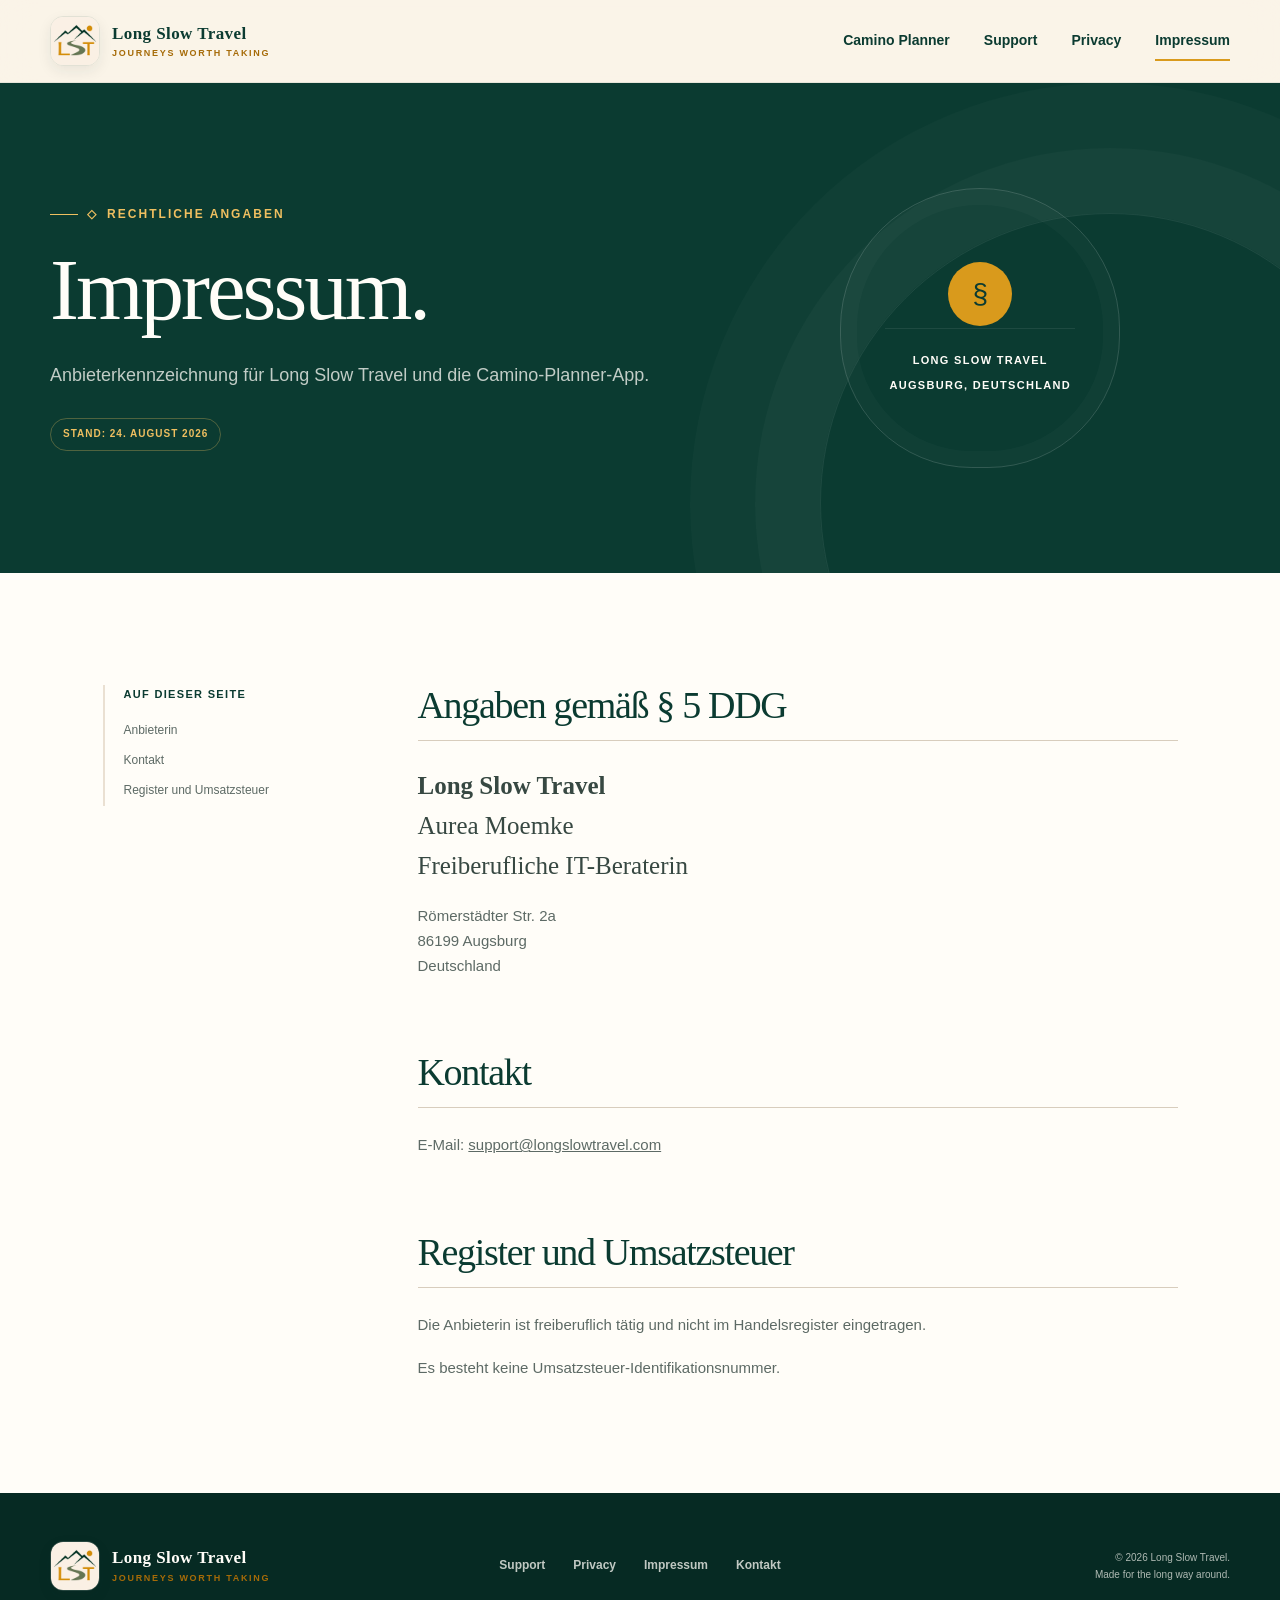
==== imprint/index.html @ 8be6348b "Add production legal and contact pages" ====
<!doctype html>
<html lang="de">
<head>
  <meta charset="utf-8">
  <meta name="viewport" content="width=device-width, initial-scale=1">
  <meta name="theme-color" content="#0B3B31">
  <meta name="description" content="Impressum und Anbieterkennzeichnung für Long Slow Travel und Camino Planner.">
  <title>Impressum — Long Slow Travel</title>
  <link rel="icon" href="../assets/long-slow-travel-mark.png">
  <link rel="stylesheet" href="../styles.css">
  <script src="../script.js" defer></script>
</head>
<body>
  <a class="skip-link" href="#main-content">Zum Inhalt springen</a>
  <header class="site-header">
    <div class="shell header-inner">
      <a class="brand" href="../" aria-label="Long Slow Travel Startseite"><img src="../assets/long-slow-travel-mark.png" alt="" width="52" height="52"><span class="brand-copy"><strong>Long Slow Travel</strong><span>Journeys worth taking</span></span></a>
      <button class="nav-toggle" type="button" aria-expanded="false" aria-controls="primary-nav"><span class="sr-only">Navigation öffnen</span><span></span><span></span><span></span></button>
      <nav id="primary-nav" class="primary-nav" aria-label="Hauptnavigation"><a href="../">Camino Planner</a><a href="../support/">Support</a><a href="../privacy/">Privacy</a><a href="./" aria-current="page">Impressum</a></nav>
    </div>
  </header>

  <main id="main-content">
    <section class="page-hero privacy-hero">
      <div class="shell page-hero-grid">
        <div><div class="eyebrow light"><span aria-hidden="true">◇</span> Rechtliche Angaben</div><h1>Impressum.</h1><p>Anbieterkennzeichnung für Long Slow Travel und die Camino-Planner-App.</p><span class="policy-date">Stand: 24. August 2026</span></div>
        <div class="privacy-crest" aria-hidden="true"><span>§</span><i></i><b>Long Slow Travel</b><b>Augsburg, Deutschland</b></div>
      </div>
    </section>

    <section class="section policy-section">
      <div class="shell policy-layout">
        <aside class="policy-nav" aria-label="Inhalt des Impressums">
          <strong>Auf dieser Seite</strong>
          <a href="#anbieter">Anbieterin</a><a href="#kontakt">Kontakt</a><a href="#register">Register und Umsatzsteuer</a>
        </aside>

        <article class="policy-content">
          <section id="anbieter">
            <h2>Angaben gemäß § 5 DDG</h2>
            <p class="policy-lede"><strong>Long Slow Travel</strong><br>Aurea Moemke<br>Freiberufliche IT-Beraterin</p>
            <p>Römerstädter Str. 2a<br>86199 Augsburg<br>Deutschland</p>
          </section>

          <section id="kontakt">
            <h2>Kontakt</h2>
            <p>E-Mail: <a href="mailto:support@longslowtravel.com">support@longslowtravel.com</a></p>
          </section>

          <section id="register">
            <h2>Register und Umsatzsteuer</h2>
            <p>Die Anbieterin ist freiberuflich tätig und nicht im Handelsregister eingetragen.</p>
            <p>Es besteht keine Umsatzsteuer-Identifikationsnummer.</p>
          </section>
        </article>
      </div>
    </section>
  </main>

  <footer class="site-footer">
    <div class="shell footer-grid">
      <a class="brand footer-brand" href="../" aria-label="Long Slow Travel Startseite"><img src="../assets/long-slow-travel-mark.png" alt="" width="48" height="48"><span class="brand-copy"><strong>Long Slow Travel</strong><span>Journeys worth taking</span></span></a>
      <nav aria-label="Seitennavigation"><a href="../support/">Support</a><a href="../privacy/">Privacy</a><a href="./">Impressum</a><a href="mailto:support@longslowtravel.com">Kontakt</a></nav>
      <p>© <span data-current-year>2026</span> Long Slow Travel.<br>Made for the long way around.</p>
    </div>
  </footer>
</body>
</html>
---- styles.css ----
:root {
  --pine: #0b3b31;
  --pine-deep: #062a23;
  --sage: #647a59;
  --sage-light: #9bac90;
  --gold: #d99a1c;
  --ochre: #a66b08;
  --sea: #236b74;
  --terracotta: #c65a24;
  --sand: #faf4e8;
  --sand-deep: #f1e6d5;
  --stone: #eae0d2;
  --cream: #fffdf8;
  --charcoal: #172421;
  --text: #374842;
  --muted: #5d6a65;
  --border: #d8cdbd;
  --shadow: 0 24px 70px rgba(23, 36, 33, .13);
  --shadow-small: 0 12px 32px rgba(23, 36, 33, .1);
  --serif: Georgia, 'Times New Roman', serif;
  --sans: -apple-system, BlinkMacSystemFont, 'Segoe UI', sans-serif;
  --shell: 1180px;
}

*, *::before, *::after { box-sizing: border-box; }

html { scroll-behavior: smooth; }

body {
  margin: 0;
  color: var(--text);
  background: var(--sand);
  font-family: var(--sans);
  font-size: 16px;
  line-height: 1.65;
  -webkit-font-smoothing: antialiased;
}

img, svg { display: block; max-width: 100%; }
a { color: inherit; }
button, input { font: inherit; }

.shell { width: min(calc(100% - 40px), var(--shell)); margin-inline: auto; }
.section { padding: 112px 0; }
.sr-only { position: absolute; width: 1px; height: 1px; padding: 0; margin: -1px; overflow: hidden; clip: rect(0, 0, 0, 0); white-space: nowrap; border: 0; }
.skip-link { position: fixed; z-index: 999; top: 12px; left: 12px; transform: translateY(-160%); padding: 10px 16px; color: white; background: var(--pine); border-radius: 8px; font-weight: 700; }
.skip-link:focus { transform: translateY(0); }

.site-header {
  position: sticky;
  z-index: 100;
  top: 0;
  background: rgba(250, 244, 232, .92);
  border-bottom: 1px solid rgba(11, 59, 49, .08);
  backdrop-filter: blur(16px);
}

.header-inner { min-height: 82px; display: flex; align-items: center; justify-content: space-between; gap: 28px; }
.brand { display: inline-flex; align-items: center; gap: 12px; color: var(--pine); text-decoration: none; }
.brand img { width: 50px; height: 50px; object-fit: cover; border: 1px solid rgba(11, 59, 49, .1); border-radius: 13px; box-shadow: 0 5px 14px rgba(23, 36, 33, .08); }
.brand-copy { display: grid; line-height: 1.15; }
.brand-copy strong { font-family: var(--serif); font-size: 17px; letter-spacing: .025em; }
.brand-copy span { margin-top: 5px; color: var(--ochre); font-size: 9px; font-weight: 800; letter-spacing: .19em; text-transform: uppercase; }

.primary-nav { display: flex; align-items: center; gap: 34px; }
.primary-nav a { position: relative; color: var(--pine); text-decoration: none; font-size: 14px; font-weight: 700; }
.primary-nav a::after { position: absolute; right: 0; bottom: -8px; left: 0; height: 2px; content: ''; background: var(--gold); transform: scaleX(0); transition: transform .2s ease; transform-origin: right; }
.primary-nav a:hover::after, .primary-nav a:focus-visible::after, .primary-nav a[aria-current='page']::after { transform: scaleX(1); transform-origin: left; }
.nav-toggle { display: none; width: 44px; height: 44px; padding: 10px; background: none; border: 0; border-radius: 10px; cursor: pointer; }
.nav-toggle span:not(.sr-only) { display: block; width: 23px; height: 2px; margin: 5px auto; background: var(--pine); border-radius: 9px; }

.eyebrow { display: flex; align-items: center; gap: 9px; margin-bottom: 18px; color: var(--ochre); font-size: 12px; font-weight: 800; letter-spacing: .17em; text-transform: uppercase; }
.eyebrow::before { width: 28px; height: 1px; content: ''; background: currentColor; }
.eyebrow.light { color: #efbf60; }
.shell-symbol { width: 23px; height: 23px; display: inline-grid; place-items: center; color: var(--cream); background: var(--gold); border-radius: 50%; font-size: 13px; }

h1, h2, h3 { margin: 0; color: var(--pine); line-height: 1.08; }
h1, h2 { font-family: var(--serif); font-weight: 500; letter-spacing: -.035em; }
h1 { font-size: clamp(52px, 6.8vw, 90px); }
h2 { font-size: clamp(42px, 5vw, 64px); }
h3 { font-size: 23px; }
h1 em, h2 em { color: var(--gold); font-weight: inherit; }
p { margin: 0; }

.button { min-height: 52px; display: inline-flex; align-items: center; justify-content: center; gap: 14px; padding: 13px 21px; border: 1px solid transparent; border-radius: 13px; text-decoration: none; font-size: 14px; font-weight: 800; transition: transform .2s ease, box-shadow .2s ease, background .2s ease; }
.button:hover { transform: translateY(-2px); }
.button:focus-visible, a:focus-visible, button:focus-visible, summary:focus-visible { outline: 3px solid rgba(217, 154, 28, .55); outline-offset: 3px; }
.button-primary { color: white; background: var(--pine); box-shadow: 0 10px 24px rgba(11, 59, 49, .18); }
.button-primary:hover { background: var(--pine-deep); box-shadow: 0 14px 28px rgba(11, 59, 49, .25); }
.button-secondary { color: var(--pine); background: rgba(255, 253, 248, .68); border-color: rgba(11, 59, 49, .45); }
.button-secondary:hover { background: var(--cream); }
.button-cream { color: var(--pine); background: var(--cream); }

.hero { position: relative; min-height: 800px; overflow: hidden; background: radial-gradient(circle at 76% 17%, rgba(217, 154, 28, .13), transparent 24%), linear-gradient(135deg, var(--sand), #fbf6ed 60%, #f4eadb); }
.hero::before { position: absolute; right: -6%; bottom: -150px; width: 58vw; height: 440px; content: ''; border: 1px solid rgba(100, 122, 89, .14); border-radius: 50%; transform: rotate(-8deg); box-shadow: 0 0 0 70px rgba(100, 122, 89, .035), 0 0 0 140px rgba(100, 122, 89, .025); }
.hero-grid { min-height: 800px; display: grid; grid-template-columns: .96fr 1.04fr; align-items: center; gap: 62px; padding-top: 54px; padding-bottom: 62px; }
.hero-copy { position: relative; z-index: 3; padding-bottom: 10px; }
.hero-copy h1 { max-width: 650px; }
.hero-lede { max-width: 595px; margin-top: 28px; color: var(--text); font-size: 19px; line-height: 1.65; }
.hero-actions { display: flex; flex-wrap: wrap; gap: 12px; margin-top: 34px; }
.trust-list { display: flex; flex-wrap: wrap; gap: 12px 25px; margin: 26px 0 0; padding: 0; list-style: none; color: var(--muted); font-size: 12px; font-weight: 650; }
.trust-list span { color: var(--ochre); }

.hero-art { position: relative; min-height: 650px; display: grid; place-items: center; }
.hero-sun { position: absolute; top: 36px; right: 20px; width: 126px; height: 126px; background: var(--gold); border-radius: 50%; box-shadow: 0 0 80px rgba(217, 154, 28, .25); }
.contour { position: absolute; width: 490px; height: 270px; border: 1px solid rgba(11, 59, 49, .11); border-radius: 50%; transform: rotate(-24deg); }
.contour-one { top: 75px; right: -80px; box-shadow: 0 0 0 45px rgba(11, 59, 49, .025), 0 0 0 90px rgba(11, 59, 49, .02); }
.contour-two { bottom: 40px; left: -30px; transform: rotate(24deg) scale(.7); }
.journeys-capture { position: relative; z-index: 2; width: min(100%, 330px); margin: 0; filter: drop-shadow(0 40px 42px rgba(23, 36, 33, .24)); }
.journeys-capture img { width: 100%; height: auto; border-radius: 48px; }
.journeys-capture figcaption { position: absolute; width: 1px; height: 1px; padding: 0; margin: -1px; overflow: hidden; clip: rect(0, 0, 0, 0); white-space: nowrap; border: 0; }

.phone-bar { height: 36px; display: flex; align-items: center; justify-content: space-between; padding: 0 21px; color: var(--pine); font-size: 9px; font-weight: 800; }
.app-screen { font-family: var(--sans); }
.ios-navigation { height: 28px; display: grid; grid-template-columns: 1fr auto 1fr; align-items: center; padding: 0 15px; color: var(--pine); background: var(--sand); border-bottom: 1px solid rgba(11, 59, 49, .06); }
.ios-navigation strong { font-size: 10px; }
.ios-navigation > span:last-child { justify-self: end; }
.app-status-row { display: flex; flex-wrap: wrap; gap: 6px; margin-top: 10px; }
.app-chip { min-height: 25px; display: inline-flex; align-items: center; gap: 5px; padding: 4px 8px; border: 1px solid currentColor; border-radius: 99px; font-size: 7px; font-weight: 750; }
.app-chip b { font-size: 8px; }
.app-chip.success { color: var(--success, #28734b); background: rgba(40, 115, 75, .09); border-color: rgba(40, 115, 75, .16); }
.app-chip.ochre { color: var(--ochre); background: rgba(166, 107, 8, .08); border-color: rgba(166, 107, 8, .14); }
.app-chip.sage { color: var(--sage); background: rgba(100, 122, 89, .09); border-color: rgba(100, 122, 89, .15); }
.app-list-header { display: flex; align-items: center; gap: 7px; margin-top: 20px; color: var(--pine); font-size: 6px; font-weight: 850; letter-spacing: .12em; }
.app-list-header > span { color: var(--sage); font-size: 8px; }
.app-list-header i { height: 1px; flex: 1; background: var(--border); }
.app-tab-bar { position: absolute; z-index: 6; right: 0; bottom: 0; left: 0; height: 57px; display: grid; grid-template-columns: repeat(4, 1fr); align-items: center; padding: 5px 8px 8px; background: rgba(255, 253, 248, .96); border-top: 1px solid rgba(11, 59, 49, .1); }
.app-tab-bar span { display: grid; justify-items: center; gap: 2px; color: var(--muted); font-size: 5px; font-weight: 650; }
.app-tab-bar b { font-size: 16px; line-height: 1; }
.app-tab-bar .active { color: var(--pine); }

.section-intro { background: var(--cream); }
.section-heading { max-width: 760px; }
.section-heading.centered { margin: 0 auto; text-align: center; }
.section-heading.centered .eyebrow { justify-content: center; }
.section-heading.centered p { max-width: 680px; margin: 25px auto 0; color: var(--muted); font-size: 18px; }
.feature-grid { display: grid; grid-template-columns: 1.18fr 1fr 1fr; gap: 18px; margin-top: 58px; }
.feature-card { min-height: 430px; position: relative; overflow: hidden; padding: 34px; background: var(--sand); border: 1px solid rgba(11, 59, 49, .12); border-radius: 24px; box-shadow: 0 12px 35px rgba(23, 36, 33, .06); }
.feature-card.featured { background: var(--pine); border-color: var(--pine); }
.feature-icon { width: 48px; height: 48px; display: grid; place-items: center; margin-bottom: 44px; color: white; background: var(--sage); border-radius: 14px; font-size: 22px; }
.feature-icon.sea { background: var(--sea); }
.feature-icon.gold { background: var(--gold); }
.card-kicker { margin-bottom: 8px; color: var(--ochre); font-size: 10px; font-weight: 850; letter-spacing: .16em; text-transform: uppercase; }
.feature-card h3 { max-width: 280px; font-family: var(--serif); font-size: 29px; }
.feature-card > p:not(.card-kicker) { margin-top: 15px; color: var(--muted); font-size: 15px; }
.feature-card.featured .card-kicker { color: #efbf60; }
.feature-card.featured h3, .feature-card.featured > p { color: var(--cream); }
.mini-stage-list { position: absolute; right: 28px; bottom: 26px; left: 28px; overflow: hidden; background: rgba(255, 253, 248, .08); border: 1px solid rgba(255, 255, 255, .13); border-radius: 13px; }
.mini-stage-list div { display: flex; align-items: center; gap: 9px; padding: 9px 11px; color: rgba(255, 253, 248, .88); border-bottom: 1px solid rgba(255, 255, 255, .1); font-size: 9px; }
.mini-stage-list div:last-child { border: 0; }
.mini-stage-list span { width: 24px; height: 24px; flex: 0 0 auto; display: grid; place-items: center; color: #efbf60; background: rgba(217, 154, 28, .12); border-radius: 50%; font-weight: 800; }
.mini-stage-list strong { display: grid; font-size: 9px; line-height: 1.25; }
.mini-stage-list strong small { color: rgba(255, 253, 248, .6); font-size: 7px; font-weight: 500; }
.mini-stage-list i { height: 1px; flex: 1; border-top: 1px dotted rgba(255, 255, 255, .23); }
.mini-stage-list b { font-weight: 700; }
.profile-art { position: absolute; right: 30px; bottom: 32px; left: 30px; height: 95px; display: flex; align-items: end; gap: 5px; border-bottom: 1px solid var(--border); }
.profile-art span { flex: 1; background: linear-gradient(var(--sage), rgba(100, 122, 89, .18)); clip-path: polygon(0 100%, 0 72%, 22% 50%, 44% 66%, 70% 15%, 100% 55%, 100% 100%); }
.profile-art span:nth-child(2) { height: 78%; opacity: .8; }
.profile-art span:nth-child(3) { height: 50%; opacity: .6; }
.profile-art span:nth-child(4) { height: 92%; opacity: .8; }
.profile-art span:nth-child(5) { height: 64%; opacity: .55; }
.offline-chip { position: absolute; right: 30px; bottom: 40px; left: 30px; display: flex; align-items: center; gap: 10px; padding: 14px; color: var(--pine); background: var(--cream); border: 1px solid var(--border); border-radius: 12px; box-shadow: var(--shadow-small); font-size: 12px; font-weight: 800; }
.offline-chip span { width: 25px; height: 25px; display: grid; place-items: center; color: white; background: var(--pine); border-radius: 50%; }

.route-section { color: rgba(255, 253, 248, .82); background: var(--pine); }
.route-grid { display: grid; grid-template-columns: .88fr 1.12fr; align-items: center; gap: 85px; }
.route-copy h2 { color: var(--cream); }
.route-copy > p { max-width: 520px; margin-top: 24px; color: rgba(255, 253, 248, .7); font-size: 17px; }
.route-benefits { display: grid; gap: 0; margin: 37px 0 0; padding: 0; list-style: none; }
.route-benefits li { display: grid; grid-template-columns: 45px 1fr; gap: 15px; padding: 19px 0; border-top: 1px solid rgba(255, 255, 255, .13); }
.route-benefits li > span { color: #efbf60; font-family: var(--serif); font-size: 19px; }
.route-benefits strong { color: var(--cream); }
.route-benefits p { margin-top: 3px; color: rgba(255, 253, 248, .57); font-size: 13px; }
.route-window { position: relative; width: min(100%, 440px); height: 720px; justify-self: center; overflow: hidden; color: var(--text); background: var(--sand); border: 7px solid #18342f; border-radius: 38px; box-shadow: 0 38px 70px rgba(0, 0, 0, .24); transform: rotate(1deg); }
.route-window::before { position: absolute; z-index: 8; top: 8px; left: 50%; width: 88px; height: 20px; content: ''; background: #18342f; border-radius: 0 0 14px 14px; transform: translateX(-50%); }
.detail-navigation { height: 38px; font-size: 9px; }
.detail-navigation > span:first-child { color: var(--pine); font-weight: 700; }
.detail-navigation strong { font-size: 12px; }
.day-app-scroll { height: 582px; padding: 18px; overflow: hidden; }
.app-day-header { display: flex; align-items: flex-start; gap: 13px; }
.app-day-header > span:last-child { display: grid; line-height: 1.2; }
.app-day-header strong { color: var(--pine); font-family: var(--serif); font-size: 28px; }
.app-day-header small { margin-top: 5px; color: var(--text); font-size: 12px; }
.app-day-badge { width: 47px; height: 47px; flex: 0 0 auto; display: grid; place-items: center; color: var(--ochre); background: rgba(166, 107, 8, .15); border-radius: 50%; font-size: 13px; font-weight: 850; }
.day-status-row { margin: 13px 0 0 60px; }
.app-segmented { display: grid; grid-template-columns: repeat(3, 1fr); gap: 2px; margin-top: 18px; padding: 2px; color: var(--pine); background: rgba(120, 120, 128, .12); border-radius: 7px; font-size: 8px; font-weight: 650; text-align: center; }
.app-segmented span { padding: 6px; border-radius: 5px; }
.app-segmented .active { background: var(--cream); box-shadow: 0 1px 4px rgba(23, 36, 33, .14); }
.app-map-card { margin-top: 9px; padding: 14px; background: var(--cream); border: 1px solid var(--border); border-radius: 16px; box-shadow: 0 7px 17px rgba(23, 36, 33, .1); }
.app-map-card-heading { display: grid; line-height: 1.3; }
.app-map-card-heading strong { color: var(--pine); font-size: 11px; }
.app-map-card-heading strong span { margin-right: 5px; }
.app-map-card-heading small { margin-top: 3px; color: var(--text); font-size: 8px; }
.window-map { height: 210px; margin-top: 11px; overflow: hidden; background-color: #e9dfcf; background-image: radial-gradient(circle at 20% 20%, rgba(100, 122, 89, .12), transparent 20%), linear-gradient(27deg, transparent 49%, rgba(100, 122, 89, .12) 50%, transparent 51%); background-size: auto, 90px 75px; border-radius: 9px; }
.window-map svg { width: 100%; height: 100%; }
.app-map-legend { display: flex; flex-wrap: wrap; gap: 4px; margin-top: 9px; }
.app-map-legend span { padding: 3px 6px; background: rgba(234, 224, 210, .48); border-radius: 99px; font-size: 6px; font-weight: 700; }
.app-map-legend .start { color: var(--sage); }
.app-map-legend .route, .app-map-legend .today { color: #d43d32; }
.app-map-legend .towns { color: var(--ochre); }
.app-map-legend .end { color: var(--terracotta); }
.app-map-summary { display: flex; gap: 6px; margin-top: 10px; }
.app-map-summary > span { display: inline-flex; align-items: center; gap: 4px; padding: 4px 7px; color: var(--sage); background: rgba(234, 224, 210, .48); border-radius: 99px; font-size: 7px; font-weight: 700; }
.app-map-note { margin-top: 7px; color: var(--muted); font-size: 6px; }

.route-library { background: var(--sand); }
.split-heading { max-width: none; display: grid; grid-template-columns: 1fr .8fr; align-items: end; gap: 100px; }
.split-heading > p { padding-bottom: 8px; color: var(--muted); font-size: 17px; }
.journey-cards { display: grid; grid-template-columns: 1.25fr .88fr .88fr; gap: 18px; margin-top: 54px; }
.journey-card { min-height: 420px; display: flex; flex-direction: column; overflow: hidden; background: var(--cream); border: 1px solid var(--border); border-radius: 23px; box-shadow: 0 12px 36px rgba(23, 36, 33, .06); }
.journey-art { position: relative; height: 198px; overflow: hidden; background: linear-gradient(#f6ddad, #f4e8d8); }
.journey-sun { position: absolute; top: 28px; right: 50px; width: 49px; height: 49px; background: var(--gold); border-radius: 50%; }
.ridge { position: absolute; right: -10%; bottom: -60px; left: -10%; height: 170px; background: var(--sage); clip-path: polygon(0 100%, 0 70%, 19% 38%, 38% 65%, 58% 22%, 73% 54%, 88% 35%, 100% 75%, 100% 100%); }
.ridge-b { bottom: -80px; background: var(--pine); opacity: .92; transform: scaleX(1.15) translateX(5%); }
.path-line { position: absolute; z-index: 3; right: 28%; bottom: -20px; width: 110px; height: 140px; border-right: 12px solid var(--sand); border-radius: 50%; transform: rotate(-20deg); }
.journey-body { position: relative; flex: 1; padding: 27px; }
.status-badge { display: inline-flex; padding: 5px 9px; color: var(--pine); background: rgba(217, 154, 28, .15); border-radius: 99px; font-size: 8px; font-weight: 850; letter-spacing: .13em; }
.status-badge.muted { background: rgba(100, 122, 89, .13); }
.journey-body h3 { margin-top: 14px; font-family: var(--serif); font-size: 28px; }
.journey-body p { margin-top: 13px; color: var(--muted); font-size: 14px; }
.journey-meta { position: absolute; right: 27px; bottom: 21px; left: 27px; display: flex; flex-wrap: wrap; justify-content: space-between; gap: 10px; padding-top: 13px; color: var(--sage); border-top: 1px solid var(--border); font-size: 9px; font-weight: 750; }
.journey-number { height: 138px; display: grid; place-items: center; color: rgba(255, 253, 248, .65); background: var(--sage); font-family: var(--serif); font-size: 60px; }
.journey-number.alt { color: rgba(11, 59, 49, .45); background: var(--stone); }

.privacy-callout { padding-block: 40px 95px; background: var(--sand); }
.privacy-panel { min-height: 330px; display: grid; grid-template-columns: 120px 1fr .9fr; align-items: center; gap: 46px; padding: 55px 64px; color: rgba(255, 253, 248, .7); background: var(--pine); border-radius: 28px; box-shadow: var(--shadow); }
.privacy-mark { width: 100px; height: 100px; display: grid; place-items: center; color: var(--gold); border: 1px solid rgba(255, 255, 255, .18); border-radius: 50%; font-size: 43px; box-shadow: inset 0 0 0 12px rgba(255, 255, 255, .035); }
.privacy-panel h2 { color: var(--cream); font-size: clamp(38px, 4vw, 54px); }
.privacy-copy p { font-size: 15px; }
.text-link { display: inline-flex; gap: 10px; margin-top: 22px; color: var(--pine); text-decoration: none; font-size: 13px; font-weight: 800; }
.light-link { color: #efbf60; }

.final-cta { overflow: hidden; text-align: center; background: var(--cream); }
.final-cta-inner { display: flex; flex-direction: column; align-items: center; }
.final-cta img { width: 118px; height: 118px; margin-bottom: 25px; object-fit: cover; border: 1px solid var(--border); border-radius: 28px; box-shadow: var(--shadow-small); }
.final-cta .eyebrow { justify-content: center; }
.final-cta p { margin: 23px 0 31px; color: var(--muted); font-size: 18px; }

.site-footer { padding: 48px 0; color: rgba(255, 253, 248, .68); background: var(--pine-deep); }
.footer-grid { display: grid; grid-template-columns: 1fr auto 1fr; align-items: center; gap: 35px; }
.footer-brand { color: var(--cream); }
.footer-brand img { border-color: rgba(255, 255, 255, .13); }
.footer-grid nav { display: flex; gap: 28px; }
.footer-grid nav a { color: rgba(255, 253, 248, .75); text-decoration: none; font-size: 12px; font-weight: 750; }
.footer-grid nav a:hover { color: #efbf60; }
.footer-grid > p { font-size: 10px; line-height: 1.7; text-align: right; }

/* Interior pages */
.page-hero { position: relative; overflow: hidden; color: rgba(255, 253, 248, .75); background: var(--pine); }
.page-hero::after { position: absolute; right: -120px; bottom: -220px; width: 580px; height: 580px; content: ''; border: 1px solid rgba(255, 255, 255, .08); border-radius: 50%; box-shadow: 0 0 0 65px rgba(255, 255, 255, .025), 0 0 0 130px rgba(255, 255, 255, .02); }
.page-hero-grid { min-height: 490px; display: grid; grid-template-columns: 1.1fr .9fr; align-items: center; gap: 70px; padding-block: 65px; }
.page-hero h1 { max-width: 700px; color: var(--cream); }
.page-hero p { max-width: 610px; margin-top: 24px; font-size: 18px; }
.support-compass { position: relative; z-index: 2; width: 260px; height: 260px; display: flex; flex-direction: column; align-items: center; justify-content: center; justify-self: center; border: 1px solid rgba(255, 255, 255, .16); border-radius: 50%; box-shadow: 0 0 0 26px rgba(255, 255, 255, .03), 0 0 0 52px rgba(255, 255, 255, .02); }
.support-compass > span { position: absolute; top: 25px; color: var(--gold); font-size: 38px; }
.support-compass i { position: absolute; width: 1px; height: 140px; background: linear-gradient(var(--gold), transparent); transform: rotate(34deg); transform-origin: bottom; }
.support-compass b { z-index: 2; margin-top: 30px; color: var(--cream); font-family: var(--serif); font-size: 25px; }
.support-compass small { z-index: 2; color: rgba(255, 253, 248, .6); }

.support-section { background: var(--cream); }
.support-layout { display: grid; grid-template-columns: 340px 1fr; align-items: start; gap: 75px; }
.support-aside { position: sticky; top: 112px; }
.contact-card { padding: 28px; background: var(--sand); border: 1px solid var(--border); border-radius: 22px; box-shadow: var(--shadow-small); }
.contact-card .feature-icon { margin-bottom: 24px; }
.contact-card h2 { font-family: var(--serif); font-size: 32px; }
.contact-card > p:not(.card-kicker) { margin: 16px 0 24px; color: var(--muted); font-size: 14px; }
.contact-card .button { width: 100%; }
.email-link { display: block; margin-top: 15px; color: var(--sage); text-align: center; font-size: 11px; font-weight: 750; }
.notice-card { margin-top: 18px; padding: 20px 22px; color: rgba(255, 253, 248, .73); background: var(--pine); border-radius: 17px; }
.notice-card strong { color: var(--cream); font-family: var(--serif); font-size: 18px; }
.notice-card p { margin-top: 8px; font-size: 12px; }
.notice-card a { color: #efbf60; font-weight: 800; }
.compact-heading h2 { font-size: 46px; }
.help-grid { display: grid; grid-template-columns: 1fr 1fr; gap: 16px; margin-top: 36px; }
.help-card { min-height: 225px; position: relative; padding: 25px; background: var(--sand); border: 1px solid var(--border); border-radius: 18px; }
.help-number { color: var(--gold); font-family: var(--serif); font-size: 20px; }
.help-card h3 { margin-top: 24px; font-family: var(--serif); }
.help-card p { margin-top: 10px; color: var(--muted); font-size: 13px; }
.faq-block { margin-top: 80px; }
.faq-block .section-heading { margin-bottom: 32px; }
details { border-top: 1px solid var(--border); }
details:last-child { border-bottom: 1px solid var(--border); }
summary { min-height: 76px; display: flex; align-items: center; justify-content: space-between; gap: 20px; color: var(--pine); cursor: pointer; list-style: none; font-family: var(--serif); font-size: 20px; font-weight: 700; }
summary::-webkit-details-marker { display: none; }
summary span { color: var(--gold); font-family: var(--sans); font-size: 24px; font-weight: 400; transition: transform .2s ease; }
details[open] summary span { transform: rotate(45deg); }
details > div { padding: 0 52px 26px 0; color: var(--muted); font-size: 14px; }
details > div p + p { margin-top: 12px; }

.policy-date { display: inline-flex; margin-top: 28px; padding: 7px 12px; color: #efbf60; border: 1px solid rgba(239, 191, 96, .3); border-radius: 99px; font-size: 10px; font-weight: 800; letter-spacing: .1em; text-transform: uppercase; }
.privacy-crest { position: relative; z-index: 2; width: 280px; min-height: 280px; display: flex; flex-direction: column; align-items: center; justify-content: center; justify-self: center; gap: 7px; color: rgba(255, 253, 248, .7); border: 1px solid rgba(255, 255, 255, .16); border-radius: 50% 50% 47% 47%; box-shadow: inset 0 0 0 16px rgba(255, 255, 255, .025); }
.privacy-crest span { width: 64px; height: 64px; display: grid; place-items: center; margin-bottom: 18px; color: var(--pine); background: var(--gold); border-radius: 50%; font-size: 28px; }
.privacy-crest i { position: absolute; top: 50%; width: 190px; height: 1px; background: rgba(255, 255, 255, .08); }
.privacy-crest b { color: var(--cream); font-size: 11px; letter-spacing: .12em; text-transform: uppercase; }
.policy-section { background: var(--cream); }
.policy-layout { display: grid; grid-template-columns: 220px minmax(0, 760px); justify-content: center; align-items: start; gap: 95px; }
.policy-nav { position: sticky; top: 118px; display: grid; padding-left: 19px; border-left: 2px solid var(--stone); }
.policy-nav strong { margin-bottom: 13px; color: var(--pine); font-size: 11px; letter-spacing: .12em; text-transform: uppercase; }
.policy-nav a { padding: 5px 0; color: var(--muted); text-decoration: none; font-size: 12px; }
.policy-nav a:hover { color: var(--ochre); }
.policy-content section { scroll-margin-top: 110px; margin-bottom: 74px; }
.policy-content section:last-child { margin-bottom: 0; }
.policy-content h2 { margin-bottom: 25px; padding-bottom: 14px; border-bottom: 1px solid var(--border); font-size: 38px; }
.policy-content h3 { font-family: var(--serif); font-size: 21px; }
.policy-content p, .policy-content li { color: var(--muted); font-size: 15px; }
.policy-content p + p { margin-top: 18px; }
.policy-content ul { display: grid; gap: 12px; padding-left: 22px; }
.policy-content li::marker { color: var(--gold); }
.policy-lede { color: var(--text) !important; font-family: var(--serif); font-size: 25px !important; line-height: 1.6; }
.plain-summary { display: flex; gap: 18px; margin: 32px 0; padding: 24px; color: rgba(255, 253, 248, .72); background: var(--pine); border-radius: 17px; }
.plain-summary > span { width: 40px; height: 40px; flex: 0 0 auto; display: grid; place-items: center; color: var(--pine); background: var(--gold); border-radius: 50%; }
.plain-summary strong { color: var(--cream); font-family: var(--serif); font-size: 20px; }
.plain-summary p { margin-top: 6px !important; color: rgba(255, 253, 248, .68) !important; font-size: 13px !important; }
.data-list { display: grid; gap: 0; }
.data-list > div { display: grid; grid-template-columns: 47px 1fr; gap: 17px; padding: 24px 0; border-bottom: 1px solid var(--border); }
.data-list > div:first-child { border-top: 1px solid var(--border); }
.data-icon { width: 42px; height: 42px; display: grid; place-items: center; color: var(--pine); background: var(--stone); border-radius: 12px; font-family: var(--serif); font-weight: 800; }
.data-list p { margin-top: 8px; font-size: 13px; }
.service-cards { display: grid; grid-template-columns: repeat(3, 1fr); gap: 12px; margin: 27px 0; }
.service-cards > div { display: flex; flex-direction: column; padding: 19px; background: var(--sand); border: 1px solid var(--border); border-radius: 15px; }
.service-cards strong { color: var(--pine); font-family: var(--serif); font-size: 20px; }
.service-cards p { flex: 1; margin-top: 9px; font-size: 11px; }
.service-cards a { margin-top: 15px; color: var(--ochre); font-size: 10px; font-weight: 800; }
.policy-contact { padding: 38px !important; color: rgba(255, 253, 248, .7); background: var(--pine); border-radius: 22px; }
.policy-contact h2 { color: var(--cream); border-color: rgba(255, 255, 255, .13); }
.policy-contact p { color: rgba(255, 253, 248, .68); }
.policy-contact .button { margin-top: 24px; }

@media (max-width: 1040px) {
  .hero-grid { grid-template-columns: 1fr 1fr; gap: 20px; }
  .feature-grid { grid-template-columns: 1fr 1fr; }
  .feature-card.featured { grid-row: span 2; }
  .route-grid { gap: 45px; }
  .journey-cards { grid-template-columns: 1fr 1fr; }
  .sample-card { grid-row: span 2; }
  .privacy-panel { grid-template-columns: 90px 1fr; }
  .privacy-copy { grid-column: 2; }
  .policy-layout { grid-template-columns: 190px minmax(0, 720px); gap: 45px; }
}

@media (max-width: 820px) {
  .section { padding: 82px 0; }
  .nav-toggle { display: block; }
  .primary-nav { position: absolute; top: 100%; right: 0; left: 0; display: none; align-items: stretch; gap: 0; padding: 10px 20px 20px; background: rgba(250, 244, 232, .98); border-bottom: 1px solid var(--border); box-shadow: 0 18px 30px rgba(23, 36, 33, .09); }
  .primary-nav.is-open { display: grid; }
  .primary-nav a { padding: 13px 8px; }
  .primary-nav a::after { display: none; }
  .hero-grid { grid-template-columns: 1fr; padding-top: 75px; }
  .hero-copy { text-align: center; }
  .hero-copy .eyebrow, .hero-actions, .trust-list { justify-content: center; }
  .hero-copy h1, .hero-lede { margin-inline: auto; }
  .hero-art { margin-top: 20px; }
  .feature-grid { grid-template-columns: 1fr; }
  .feature-card.featured { grid-row: auto; }
  .route-grid { grid-template-columns: 1fr; }
  .route-copy { max-width: 620px; }
  .route-window { max-width: 650px; transform: none; }
  .split-heading { grid-template-columns: 1fr; gap: 25px; }
  .journey-cards { grid-template-columns: 1fr 1fr; }
  .sample-card { grid-row: auto; grid-column: 1 / -1; }
  .privacy-panel { padding: 45px; }
  .footer-grid { grid-template-columns: 1fr 1fr; }
  .footer-grid nav { justify-self: end; }
  .footer-grid > p { grid-column: 1 / -1; text-align: left; }
  .page-hero-grid { grid-template-columns: 1fr .6fr; gap: 25px; }
  .support-compass, .privacy-crest { transform: scale(.8); }
  .support-layout { grid-template-columns: 1fr; gap: 65px; }
  .support-aside { position: static; display: grid; grid-template-columns: 1fr 1fr; gap: 18px; }
  .notice-card { margin: 0; }
  .policy-layout { grid-template-columns: 1fr; }
  .policy-nav { position: static; display: flex; flex-wrap: wrap; gap: 4px 18px; padding: 0 0 20px; border: 0; border-bottom: 1px solid var(--border); }
  .policy-nav strong { width: 100%; }
}

@media (max-width: 600px) {
  .shell { width: min(calc(100% - 28px), var(--shell)); }
  .section { padding: 68px 0; }
  .header-inner { min-height: 72px; }
  .brand img { width: 44px; height: 44px; }
  .brand-copy strong { font-size: 15px; }
  .brand-copy span { font-size: 7px; }
  h1 { font-size: 50px; }
  h2 { font-size: 42px; }
  .hero { min-height: auto; }
  .hero-grid { padding-top: 58px; padding-bottom: 35px; }
  .hero-lede { font-size: 17px; }
  .hero-actions .button { width: 100%; }
  .trust-list { display: grid; }
  .hero-art { min-height: 620px; transform: scale(.92); margin-inline: -20px; }
  .feature-card { min-height: 400px; padding: 28px; }
  .section-heading.centered p { font-size: 16px; }
  .place-row { grid-template-columns: 23px 1fr 52px; }
  .place-row .services { display: none; }
  .journey-cards { grid-template-columns: 1fr; }
  .sample-card { grid-column: auto; }
  .journey-card { min-height: 400px; }
  .privacy-callout { padding-block: 15px 65px; }
  .privacy-panel { grid-template-columns: 1fr; gap: 25px; padding: 34px 28px; }
  .privacy-mark { width: 72px; height: 72px; font-size: 30px; }
  .privacy-copy { grid-column: auto; }
  .final-cta p { font-size: 16px; }
  .footer-grid { grid-template-columns: 1fr; }
  .footer-grid nav { justify-self: start; }
  .footer-grid > p { grid-column: auto; }
  .page-hero-grid { min-height: auto; grid-template-columns: 1fr; padding-block: 60px; }
  .page-hero h1 { font-size: 49px; }
  .page-hero p { font-size: 16px; }
  .support-compass, .privacy-crest { display: none; }
  .support-aside { grid-template-columns: 1fr; }
  .help-grid { grid-template-columns: 1fr; }
  .help-card { min-height: 190px; }
  .compact-heading h2 { font-size: 39px; }
  summary { min-height: 70px; font-size: 18px; }
  details > div { padding-right: 10px; }
  .policy-content h2 { font-size: 34px; }
  .policy-lede { font-size: 21px !important; }
  .plain-summary { padding: 20px; }
  .service-cards { grid-template-columns: 1fr; }
  .policy-contact { padding: 28px !important; }
  .policy-contact .button { width: 100%; overflow-wrap: anywhere; }
}

@media (prefers-reduced-motion: reduce) {
  html { scroll-behavior: auto; }
  *, *::before, *::after { scroll-behavior: auto !important; transition: none !important; }
}
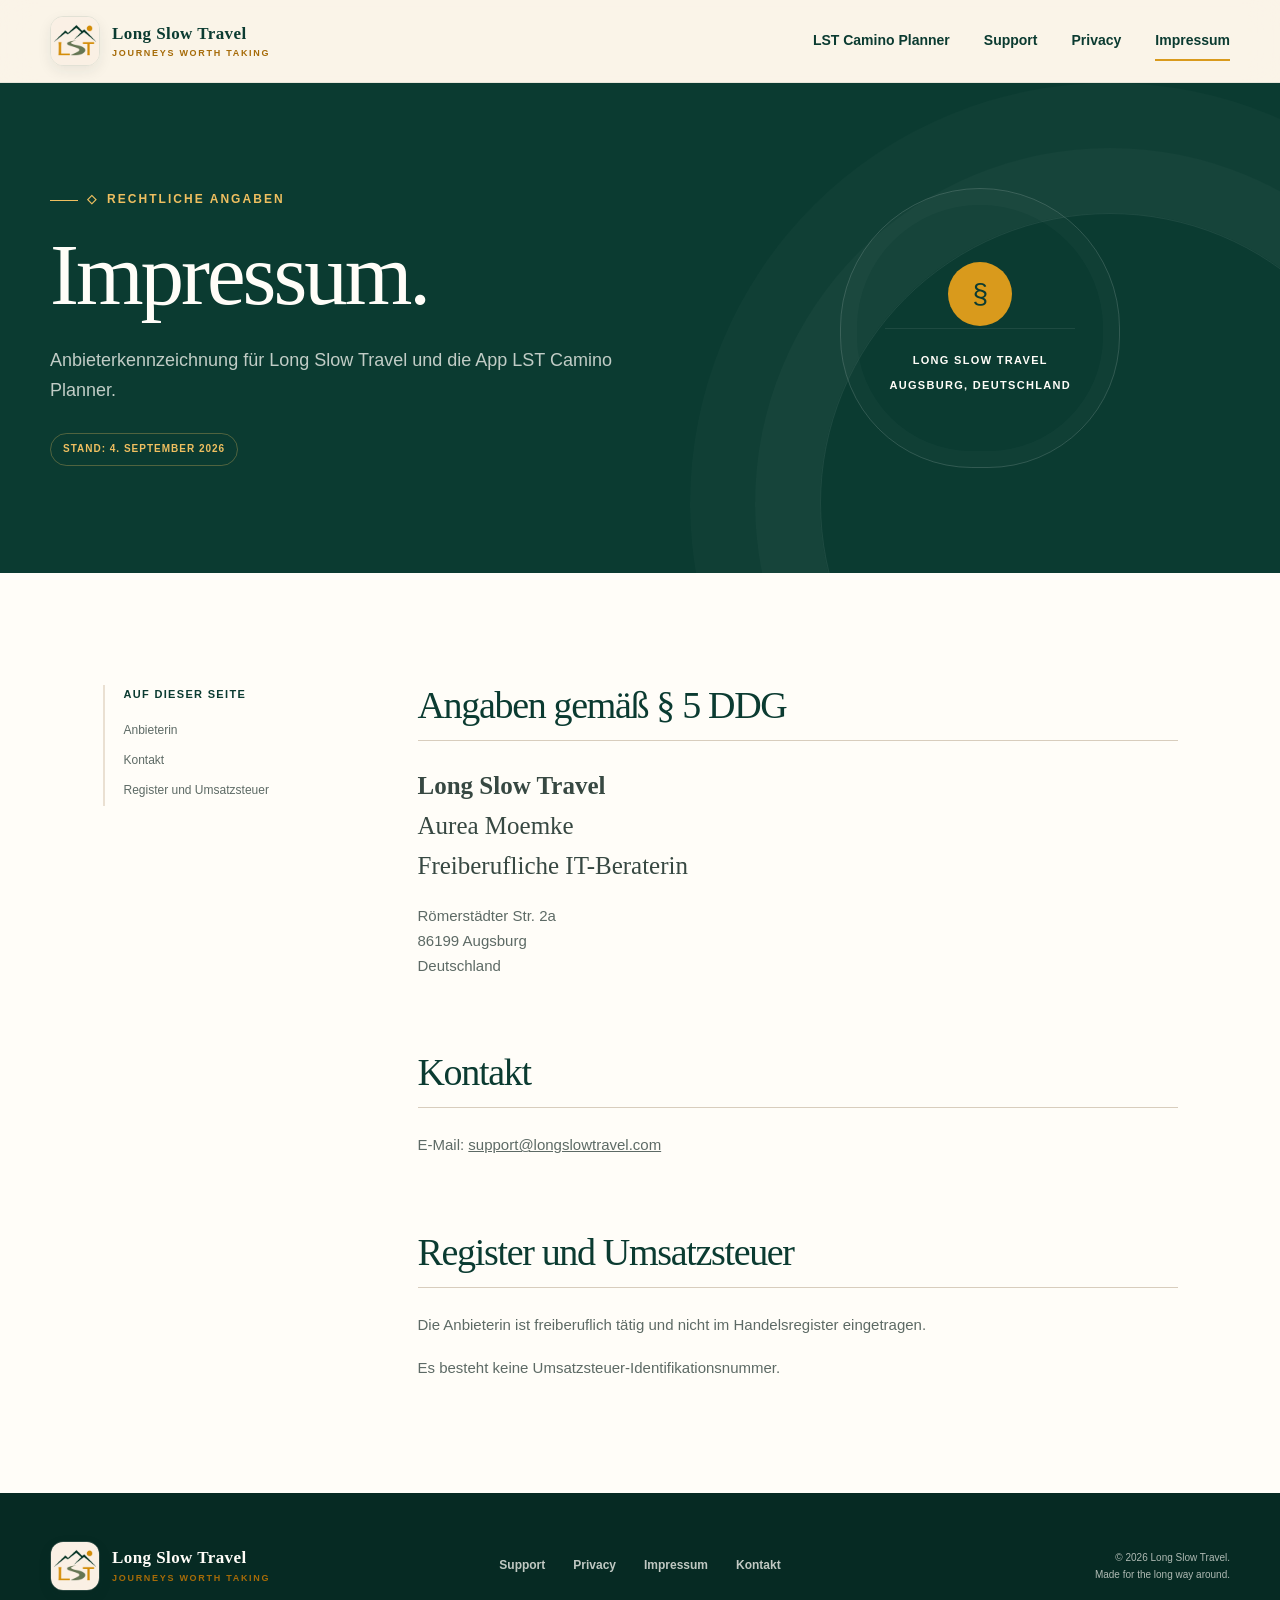
==== commit c20e7113: "feat: adopt LST Camino Planner public identity" ====
--- a/imprint/index.html
+++ b/imprint/index.html
@@ -4,8 +4,9 @@
   <meta charset="utf-8">
   <meta name="viewport" content="width=device-width, initial-scale=1">
   <meta name="theme-color" content="#0B3B31">
-  <meta name="description" content="Impressum und Anbieterkennzeichnung für Long Slow Travel und Camino Planner.">
+  <meta name="description" content="Impressum und Anbieterkennzeichnung für Long Slow Travel und LST Camino Planner.">
   <title>Impressum — Long Slow Travel</title>
+  <link rel="canonical" href="https://longslowtravel.com/imprint/">
   <link rel="icon" href="../assets/long-slow-travel-mark.png">
   <link rel="stylesheet" href="../styles.css">
   <script src="../script.js" defer></script>
@@ -16,14 +17,14 @@
     <div class="shell header-inner">
       <a class="brand" href="../" aria-label="Long Slow Travel Startseite"><img src="../assets/long-slow-travel-mark.png" alt="" width="52" height="52"><span class="brand-copy"><strong>Long Slow Travel</strong><span>Journeys worth taking</span></span></a>
       <button class="nav-toggle" type="button" aria-expanded="false" aria-controls="primary-nav"><span class="sr-only">Navigation öffnen</span><span></span><span></span><span></span></button>
-      <nav id="primary-nav" class="primary-nav" aria-label="Hauptnavigation"><a href="../">Camino Planner</a><a href="../support/">Support</a><a href="../privacy/">Privacy</a><a href="./" aria-current="page">Impressum</a></nav>
+      <nav id="primary-nav" class="primary-nav" aria-label="Hauptnavigation"><a href="../">LST Camino Planner</a><a href="../support/">Support</a><a href="../privacy/">Privacy</a><a href="./" aria-current="page">Impressum</a></nav>
     </div>
   </header>
 
   <main id="main-content">
     <section class="page-hero privacy-hero">
       <div class="shell page-hero-grid">
-        <div><div class="eyebrow light"><span aria-hidden="true">◇</span> Rechtliche Angaben</div><h1>Impressum.</h1><p>Anbieterkennzeichnung für Long Slow Travel und die Camino-Planner-App.</p><span class="policy-date">Stand: 24. August 2026</span></div>
+        <div><div class="eyebrow light"><span aria-hidden="true">◇</span> Rechtliche Angaben</div><h1>Impressum.</h1><p>Anbieterkennzeichnung für Long Slow Travel und die App LST Camino Planner.</p><span class="policy-date">Stand: 4. September 2026</span></div>
         <div class="privacy-crest" aria-hidden="true"><span>§</span><i></i><b>Long Slow Travel</b><b>Augsburg, Deutschland</b></div>
       </div>
     </section>
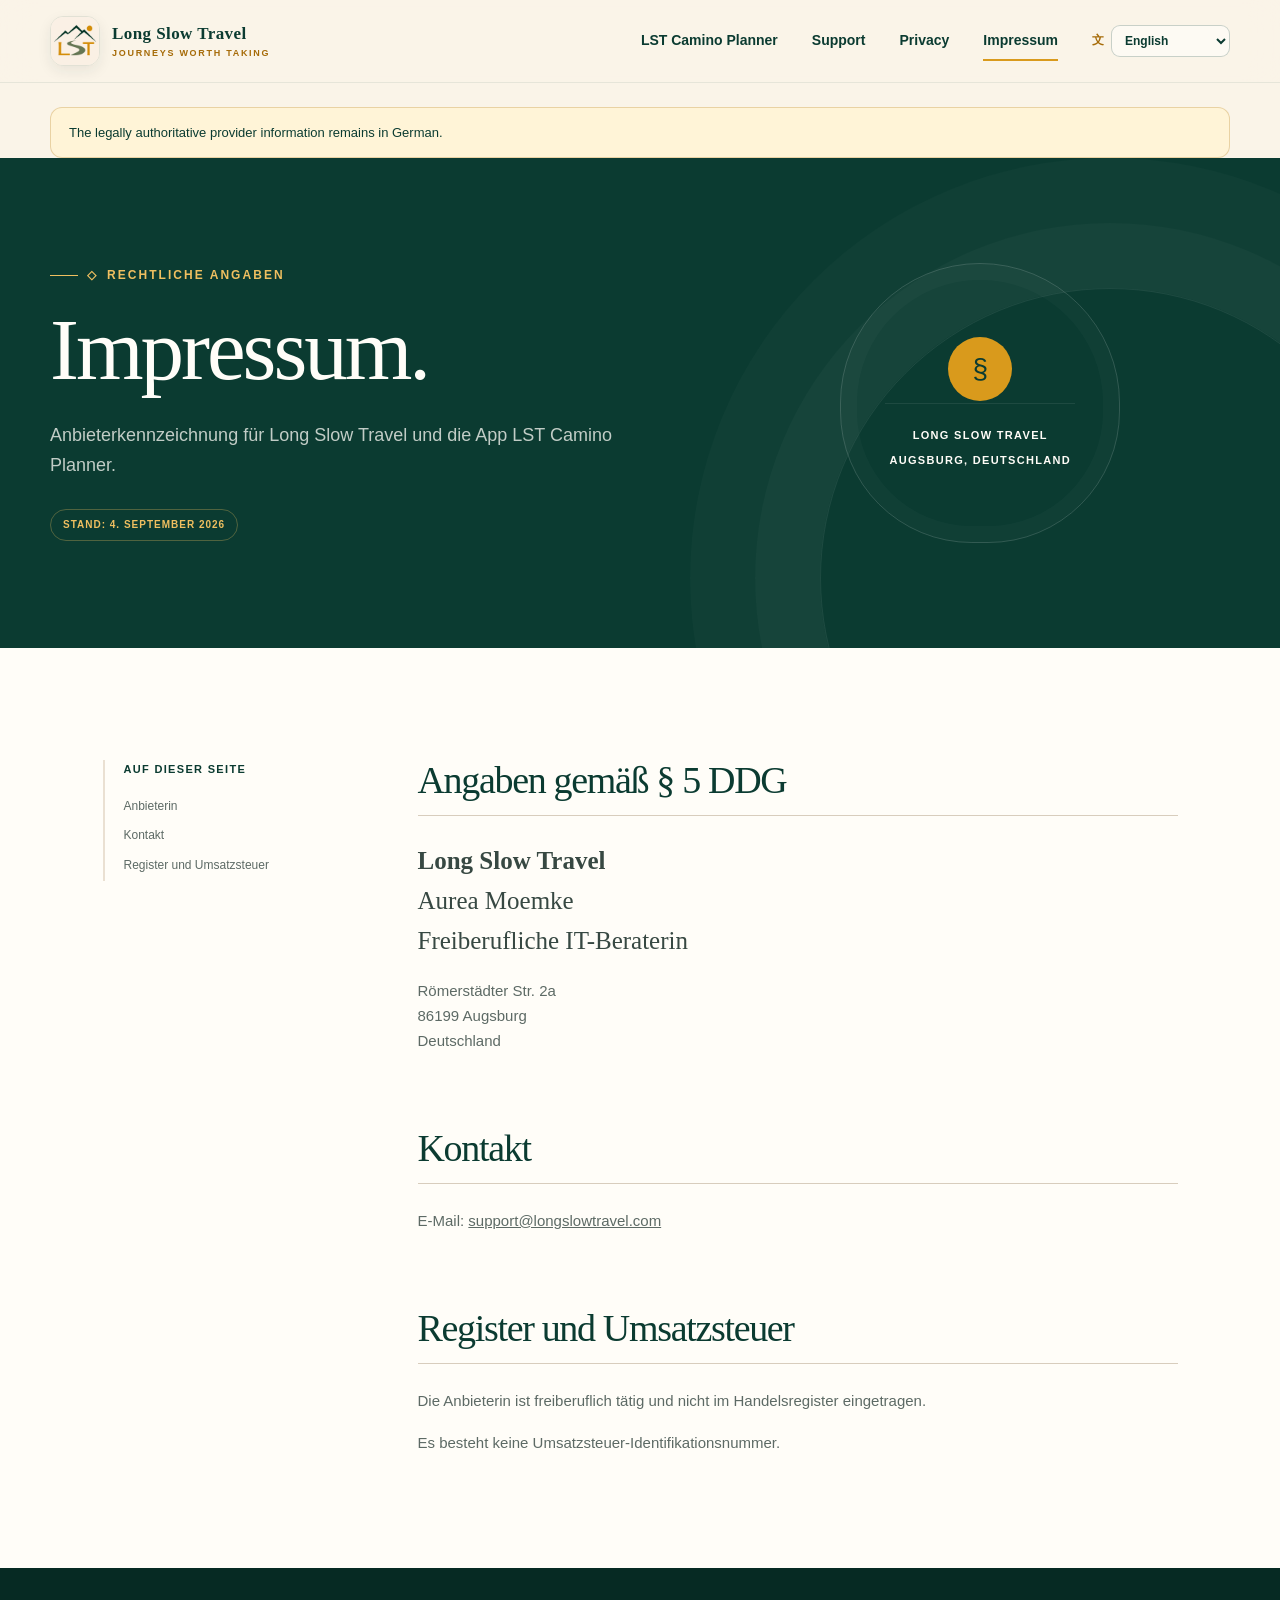
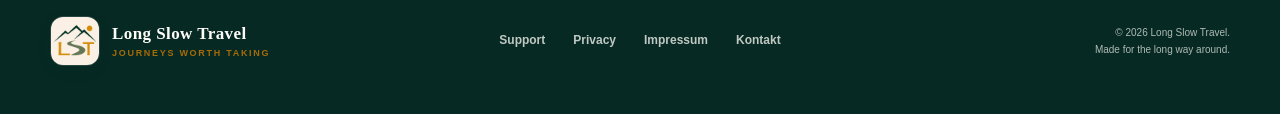
==== commit 70633d16: "Localize and refresh the LST Camino website" ====
--- a/imprint/index.html
+++ b/imprint/index.html
@@ -11,7 +11,7 @@
   <link rel="stylesheet" href="../styles.css">
   <script src="../script.js" defer></script>
 </head>
-<body>
+<body data-page="imprint" data-source-language="de">
   <a class="skip-link" href="#main-content">Zum Inhalt springen</a>
   <header class="site-header">
     <div class="shell header-inner">
@@ -22,14 +22,15 @@
   </header>
 
   <main id="main-content">
-    <section class="page-hero privacy-hero">
+    <div class="language-notice shell" data-language-notice hidden></div>
+    <section class="page-hero privacy-hero" data-no-translate>
       <div class="shell page-hero-grid">
         <div><div class="eyebrow light"><span aria-hidden="true">◇</span> Rechtliche Angaben</div><h1>Impressum.</h1><p>Anbieterkennzeichnung für Long Slow Travel und die App LST Camino Planner.</p><span class="policy-date">Stand: 4. September 2026</span></div>
         <div class="privacy-crest" aria-hidden="true"><span>§</span><i></i><b>Long Slow Travel</b><b>Augsburg, Deutschland</b></div>
       </div>
     </section>
 
-    <section class="section policy-section">
+    <section class="section policy-section" data-no-translate>
       <div class="shell policy-layout">
         <aside class="policy-nav" aria-label="Inhalt des Impressums">
           <strong>Auf dieser Seite</strong>
--- a/styles.css
+++ b/styles.css
@@ -68,6 +68,11 @@
 .primary-nav a:hover::after, .primary-nav a:focus-visible::after, .primary-nav a[aria-current='page']::after { transform: scaleX(1); transform-origin: left; }
 .nav-toggle { display: none; width: 44px; height: 44px; padding: 10px; background: none; border: 0; border-radius: 10px; cursor: pointer; }
 .nav-toggle span:not(.sr-only) { display: block; width: 23px; height: 2px; margin: 5px auto; background: var(--pine); border-radius: 9px; }
+.language-picker { position: relative; display: inline-flex; align-items: center; }
+.language-picker::before { margin-right: 7px; content: '文'; color: var(--ochre); font-size: 12px; font-weight: 800; }
+.language-picker select { max-width: 122px; padding: 7px 28px 7px 9px; color: var(--pine); background: rgba(255, 253, 248, .72); border: 1px solid rgba(11, 59, 49, .22); border-radius: 9px; font-size: 12px; font-weight: 700; cursor: pointer; }
+.language-picker select:focus-visible { outline: 3px solid rgba(217, 154, 28, .55); outline-offset: 3px; }
+.language-notice { margin-top: 24px; padding: 14px 18px; color: var(--pine); background: #fff4d7; border: 1px solid rgba(166, 107, 8, .25); border-radius: 12px; font-size: 13px; }
 
 .eyebrow { display: flex; align-items: center; gap: 9px; margin-bottom: 18px; color: var(--ochre); font-size: 12px; font-weight: 800; letter-spacing: .17em; text-transform: uppercase; }
 .eyebrow::before { width: 28px; height: 1px; content: ''; background: currentColor; }
@@ -106,9 +111,11 @@
 .contour { position: absolute; width: 490px; height: 270px; border: 1px solid rgba(11, 59, 49, .11); border-radius: 50%; transform: rotate(-24deg); }
 .contour-one { top: 75px; right: -80px; box-shadow: 0 0 0 45px rgba(11, 59, 49, .025), 0 0 0 90px rgba(11, 59, 49, .02); }
 .contour-two { bottom: 40px; left: -30px; transform: rotate(24deg) scale(.7); }
-.journeys-capture { position: relative; z-index: 2; width: min(100%, 330px); margin: 0; filter: drop-shadow(0 40px 42px rgba(23, 36, 33, .24)); }
-.journeys-capture img { width: 100%; height: auto; border-radius: 48px; }
+.journeys-capture { position: relative; z-index: 2; width: min(100%, 330px); margin: 0; }
 .journeys-capture figcaption { position: absolute; width: 1px; height: 1px; padding: 0; margin: -1px; overflow: hidden; clip: rect(0, 0, 0, 0); white-space: nowrap; border: 0; }
+
+.screen-frame { position: relative; z-index: 1; display: block; overflow: hidden; background: var(--cream); border: 1px solid rgba(11, 59, 49, .08); border-radius: 43px; box-shadow: var(--shadow); }
+.screen-frame img { width: calc(100% + 10px); max-width: none; height: auto; margin: -5px; }
 
 .phone-bar { height: 36px; display: flex; align-items: center; justify-content: space-between; padding: 0 21px; color: var(--pine); font-size: 9px; font-weight: 800; }
 .app-screen { font-family: var(--sans); }
@@ -134,10 +141,21 @@
 .section-heading.centered { margin: 0 auto; text-align: center; }
 .section-heading.centered .eyebrow { justify-content: center; }
 .section-heading.centered p { max-width: 680px; margin: 25px auto 0; color: var(--muted); font-size: 18px; }
-.feature-grid { display: grid; grid-template-columns: 1.18fr 1fr 1fr; gap: 18px; margin-top: 58px; }
-.feature-card { min-height: 430px; position: relative; overflow: hidden; padding: 34px; background: var(--sand); border: 1px solid rgba(11, 59, 49, .12); border-radius: 24px; box-shadow: 0 12px 35px rgba(23, 36, 33, .06); }
-.feature-card.featured { background: var(--pine); border-color: var(--pine); }
-.feature-icon { width: 48px; height: 48px; display: grid; place-items: center; margin-bottom: 44px; color: white; background: var(--sage); border-radius: 14px; font-size: 22px; }
+.feature-grid { display: grid; grid-template-columns: 1.18fr 1fr 1fr; gap: 18px; margin-top: 58px; counter-reset: feature; }
+.feature-card { min-height: 340px; position: relative; isolation: isolate; overflow: hidden; padding: 34px; background: linear-gradient(145deg, var(--sand), #f5ead8); border: 1px solid rgba(11, 59, 49, .12); border-radius: 34px 18px 34px 18px; box-shadow: 0 12px 35px rgba(23, 36, 33, .07); counter-increment: feature; transition: transform .25s ease, box-shadow .25s ease; }
+.feature-card::before { position: absolute; z-index: -1; right: -58px; bottom: -72px; width: 210px; height: 210px; content: ''; background: radial-gradient(circle, rgba(217, 154, 28, .28) 0 3px, transparent 4px); background-size: 20px 20px; border: 1px dashed rgba(166, 107, 8, .28); border-radius: 50%; transform: rotate(12deg); }
+.feature-card::after { position: absolute; z-index: -1; right: 25px; bottom: 4px; content: '0' counter(feature); color: var(--pine); font-family: var(--serif); font-size: 92px; font-weight: 700; line-height: 1; opacity: .055; }
+.feature-card:hover { transform: translateY(-6px) rotate(.35deg); box-shadow: 0 20px 44px rgba(23, 36, 33, .11); }
+.feature-card.featured { background: linear-gradient(145deg, var(--pine), #0d4a3d); border-color: var(--pine); transform: rotate(-.5deg); }
+.feature-card.featured:hover { transform: translateY(-6px) rotate(-.1deg); }
+.feature-card.featured::before { background: radial-gradient(circle, rgba(239, 191, 96, .34) 0 3px, transparent 4px); background-size: 20px 20px; border-color: rgba(239, 191, 96, .3); }
+.feature-card.featured::after { color: var(--cream); opacity: .07; }
+.feature-card:nth-child(2) { background: linear-gradient(145deg, #e6f1ef, #f6f0e5); border-radius: 18px 34px 18px 34px; transform: translateY(14px) rotate(.45deg); }
+.feature-card:nth-child(2):hover { transform: translateY(8px) rotate(.1deg); }
+.feature-card:nth-child(3) { background: linear-gradient(145deg, #fff5d8, #f5e6ce); transform: rotate(-.25deg); }
+.feature-icon { width: 48px; height: 48px; display: grid; place-items: center; margin-bottom: 62px; color: white; background: var(--sage); border-radius: 16px 10px 16px 10px; box-shadow: 0 8px 18px rgba(23, 36, 33, .13); font-size: 22px; transform: rotate(-5deg); }
+.feature-card:nth-child(2) .feature-icon { transform: rotate(5deg); }
+.feature-card:nth-child(3) .feature-icon { transform: rotate(-3deg); }
 .feature-icon.sea { background: var(--sea); }
 .feature-icon.gold { background: var(--gold); }
 .card-kicker { margin-bottom: 8px; color: var(--ochre); font-size: 10px; font-weight: 850; letter-spacing: .16em; text-transform: uppercase; }
@@ -145,22 +163,6 @@
 .feature-card > p:not(.card-kicker) { margin-top: 15px; color: var(--muted); font-size: 15px; }
 .feature-card.featured .card-kicker { color: #efbf60; }
 .feature-card.featured h3, .feature-card.featured > p { color: var(--cream); }
-.mini-stage-list { position: absolute; right: 28px; bottom: 26px; left: 28px; overflow: hidden; background: rgba(255, 253, 248, .08); border: 1px solid rgba(255, 255, 255, .13); border-radius: 13px; }
-.mini-stage-list div { display: flex; align-items: center; gap: 9px; padding: 9px 11px; color: rgba(255, 253, 248, .88); border-bottom: 1px solid rgba(255, 255, 255, .1); font-size: 9px; }
-.mini-stage-list div:last-child { border: 0; }
-.mini-stage-list span { width: 24px; height: 24px; flex: 0 0 auto; display: grid; place-items: center; color: #efbf60; background: rgba(217, 154, 28, .12); border-radius: 50%; font-weight: 800; }
-.mini-stage-list strong { display: grid; font-size: 9px; line-height: 1.25; }
-.mini-stage-list strong small { color: rgba(255, 253, 248, .6); font-size: 7px; font-weight: 500; }
-.mini-stage-list i { height: 1px; flex: 1; border-top: 1px dotted rgba(255, 255, 255, .23); }
-.mini-stage-list b { font-weight: 700; }
-.profile-art { position: absolute; right: 30px; bottom: 32px; left: 30px; height: 95px; display: flex; align-items: end; gap: 5px; border-bottom: 1px solid var(--border); }
-.profile-art span { flex: 1; background: linear-gradient(var(--sage), rgba(100, 122, 89, .18)); clip-path: polygon(0 100%, 0 72%, 22% 50%, 44% 66%, 70% 15%, 100% 55%, 100% 100%); }
-.profile-art span:nth-child(2) { height: 78%; opacity: .8; }
-.profile-art span:nth-child(3) { height: 50%; opacity: .6; }
-.profile-art span:nth-child(4) { height: 92%; opacity: .8; }
-.profile-art span:nth-child(5) { height: 64%; opacity: .55; }
-.offline-chip { position: absolute; right: 30px; bottom: 40px; left: 30px; display: flex; align-items: center; gap: 10px; padding: 14px; color: var(--pine); background: var(--cream); border: 1px solid var(--border); border-radius: 12px; box-shadow: var(--shadow-small); font-size: 12px; font-weight: 800; }
-.offline-chip span { width: 25px; height: 25px; display: grid; place-items: center; color: white; background: var(--pine); border-radius: 50%; }
 
 .route-section { color: rgba(255, 253, 248, .82); background: var(--pine); }
 .route-grid { display: grid; grid-template-columns: .88fr 1.12fr; align-items: center; gap: 85px; }
@@ -171,6 +173,9 @@
 .route-benefits li > span { color: #efbf60; font-family: var(--serif); font-size: 19px; }
 .route-benefits strong { color: var(--cream); }
 .route-benefits p { margin-top: 3px; color: rgba(255, 253, 248, .57); font-size: 13px; }
+.route-capture { width: min(100%, 415px); justify-self: center; margin: 0; }
+.route-capture .screen-frame { box-shadow: 0 38px 58px rgba(0, 0, 0, .24); }
+.route-capture figcaption { margin-top: 13px; color: rgba(255, 253, 248, .62); font-size: 11px; text-align: center; }
 .route-window { position: relative; width: min(100%, 440px); height: 720px; justify-self: center; overflow: hidden; color: var(--text); background: var(--sand); border: 7px solid #18342f; border-radius: 38px; box-shadow: 0 38px 70px rgba(0, 0, 0, .24); transform: rotate(1deg); }
 .route-window::before { position: absolute; z-index: 8; top: 8px; left: 50%; width: 88px; height: 20px; content: ''; background: #18342f; border-radius: 0 0 14px 14px; transform: translateX(-50%); }
 .detail-navigation { height: 38px; font-size: 9px; }
@@ -203,10 +208,21 @@
 .app-map-summary > span { display: inline-flex; align-items: center; gap: 4px; padding: 4px 7px; color: var(--sage); background: rgba(234, 224, 210, .48); border-radius: 99px; font-size: 7px; font-weight: 700; }
 .app-map-note { margin-top: 7px; color: var(--muted); font-size: 6px; }
 
+.screen-showcase { position: relative; overflow: hidden; background: radial-gradient(circle at 12% 16%, rgba(217, 154, 28, .12), transparent 20%), radial-gradient(circle at 88% 78%, rgba(35, 107, 116, .11), transparent 23%), var(--cream); }
+.screen-grid { display: grid; grid-template-columns: repeat(2, minmax(0, 1fr)); align-items: start; gap: 44px; max-width: 880px; margin: 58px auto 0; }
+.screen-shot { position: relative; margin: 0; text-align: center; }
+.screen-shot::before { position: absolute; top: 12%; right: 3%; bottom: 12%; left: 3%; content: ''; background: rgba(217, 154, 28, .13); border-radius: 48% 52% 45% 55%; transform: rotate(-5deg); }
+.screen-shot:nth-child(2)::before { background: rgba(35, 107, 116, .13); transform: rotate(5deg); }
+.screen-shot:nth-child(3)::before { background: rgba(100, 122, 89, .14); transform: rotate(3deg); }
+.screen-shot:nth-child(4)::before { background: rgba(217, 154, 28, .13); transform: rotate(-4deg); }
+.screen-shot:last-child:nth-child(odd) { grid-column: 1 / -1; }
+.screen-shot .screen-frame { width: min(100%, 350px); margin-inline: auto; }
+.screen-shot figcaption { margin-top: 18px; color: var(--pine); font-family: var(--serif); font-size: 20px; font-weight: 700; }
+
 .route-library { background: var(--sand); }
 .split-heading { max-width: none; display: grid; grid-template-columns: 1fr .8fr; align-items: end; gap: 100px; }
 .split-heading > p { padding-bottom: 8px; color: var(--muted); font-size: 17px; }
-.journey-cards { display: grid; grid-template-columns: 1.25fr .88fr .88fr; gap: 18px; margin-top: 54px; }
+.journey-cards { display: grid; grid-template-columns: repeat(2, minmax(0, 1fr)); gap: 18px; margin-top: 54px; }
 .journey-card { min-height: 420px; display: flex; flex-direction: column; overflow: hidden; background: var(--cream); border: 1px solid var(--border); border-radius: 23px; box-shadow: 0 12px 36px rgba(23, 36, 33, .06); }
 .journey-art { position: relative; height: 198px; overflow: hidden; background: linear-gradient(#f6ddad, #f4e8d8); }
 .journey-sun { position: absolute; top: 28px; right: 50px; width: 49px; height: 49px; background: var(--gold); border-radius: 50%; }
@@ -221,6 +237,16 @@
 .journey-meta { position: absolute; right: 27px; bottom: 21px; left: 27px; display: flex; flex-wrap: wrap; justify-content: space-between; gap: 10px; padding-top: 13px; color: var(--sage); border-top: 1px solid var(--border); font-size: 9px; font-weight: 750; }
 .journey-number { height: 138px; display: grid; place-items: center; color: rgba(255, 253, 248, .65); background: var(--sage); font-family: var(--serif); font-size: 60px; }
 .journey-number.alt { color: rgba(11, 59, 49, .45); background: var(--stone); }
+.journey-number.sea { background: var(--sea); }
+.journey-number.gold { color: rgba(11, 59, 49, .62); background: #edc774; }
+.portugues-card { min-height: 540px; }
+.portugues-card .journey-body { padding-bottom: 70px; }
+.route-pack-options { display: grid; gap: 12px; margin-top: 20px; }
+.route-pack-options > div { display: grid; grid-template-columns: 44px 1fr; align-items: start; gap: 13px; padding: 14px; background: var(--sand); border: 1px solid rgba(11, 59, 49, .09); border-radius: 16px; }
+.route-branch-icon { width: 42px; height: 42px; display: grid; place-items: center; color: white; background: var(--sage); border-radius: 14px 9px 14px 9px; font-size: 22px; font-weight: 800; transform: rotate(-3deg); }
+.route-branch-icon.coastal { background: var(--sea); transform: rotate(3deg); }
+.route-pack-options strong { color: var(--pine); font-family: var(--serif); font-size: 17px; }
+.route-pack-options p { margin-top: 4px; font-size: 12px; line-height: 1.5; }
 
 .privacy-callout { padding-block: 40px 95px; background: var(--sand); }
 .privacy-panel { min-height: 330px; display: grid; grid-template-columns: 120px 1fr .9fr; align-items: center; gap: 46px; padding: 55px 64px; color: rgba(255, 253, 248, .7); background: var(--pine); border-radius: 28px; box-shadow: var(--shadow); }
@@ -229,6 +255,13 @@
 .privacy-copy p { font-size: 15px; }
 .text-link { display: inline-flex; gap: 10px; margin-top: 22px; color: var(--pine); text-decoration: none; font-size: 13px; font-weight: 800; }
 .light-link { color: #efbf60; }
+
+.developer-story { padding-block: 78px; background: var(--cream); }
+.developer-story-card { display: grid; grid-template-columns: 70px 1fr; align-items: center; gap: 25px; max-width: 850px; padding: 34px 38px; background: var(--sand); border: 1px solid var(--border); border-radius: 22px; box-shadow: var(--shadow-small); }
+.developer-story-icon { width: 64px; height: 64px; object-fit: cover; border-radius: 14px; box-shadow: 0 8px 20px rgba(23, 36, 33, .2); }
+.developer-story .eyebrow { margin-bottom: 8px; }
+.developer-story h2 { font-size: clamp(30px, 3.5vw, 42px); }
+.developer-story p { margin-top: 12px; color: var(--muted); font-size: 15px; }
 
 .final-cta { overflow: hidden; text-align: center; background: var(--cream); }
 .final-cta-inner { display: flex; flex-direction: column; align-items: center; }
@@ -329,10 +362,10 @@
 @media (max-width: 1040px) {
   .hero-grid { grid-template-columns: 1fr 1fr; gap: 20px; }
   .feature-grid { grid-template-columns: 1fr 1fr; }
-  .feature-card.featured { grid-row: span 2; }
+  .feature-card.featured { grid-row: auto; }
   .route-grid { gap: 45px; }
   .journey-cards { grid-template-columns: 1fr 1fr; }
-  .sample-card { grid-row: span 2; }
+  .sample-card { grid-row: auto; grid-column: 1 / -1; }
   .privacy-panel { grid-template-columns: 90px 1fr; }
   .privacy-copy { grid-column: 2; }
   .policy-layout { grid-template-columns: 190px minmax(0, 720px); gap: 45px; }
@@ -345,6 +378,8 @@
   .primary-nav.is-open { display: grid; }
   .primary-nav a { padding: 13px 8px; }
   .primary-nav a::after { display: none; }
+  .language-picker { margin: 10px 8px 0; padding-top: 14px; border-top: 1px solid var(--border); }
+  .language-picker select { flex: 1; max-width: none; }
   .hero-grid { grid-template-columns: 1fr; padding-top: 75px; }
   .hero-copy { text-align: center; }
   .hero-copy .eyebrow, .hero-actions, .trust-list { justify-content: center; }
@@ -387,7 +422,10 @@
   .hero-actions .button { width: 100%; }
   .trust-list { display: grid; }
   .hero-art { min-height: 620px; transform: scale(.92); margin-inline: -20px; }
-  .feature-card { min-height: 400px; padding: 28px; }
+  .screen-grid { grid-template-columns: 1fr; gap: 52px; }
+  .feature-card { min-height: 320px; padding: 28px; }
+  .feature-card:nth-child(2) { transform: rotate(.35deg); }
+  .feature-icon { margin-bottom: 48px; }
   .section-heading.centered p { font-size: 16px; }
   .place-row { grid-template-columns: 23px 1fr 52px; }
   .place-row .services { display: none; }
@@ -418,6 +456,8 @@
   .service-cards { grid-template-columns: 1fr; }
   .policy-contact { padding: 28px !important; }
   .policy-contact .button { width: 100%; overflow-wrap: anywhere; }
+  .developer-story { padding-block: 58px; }
+  .developer-story-card { grid-template-columns: 1fr; padding: 28px; }
 }
 
 @media (prefers-reduced-motion: reduce) {
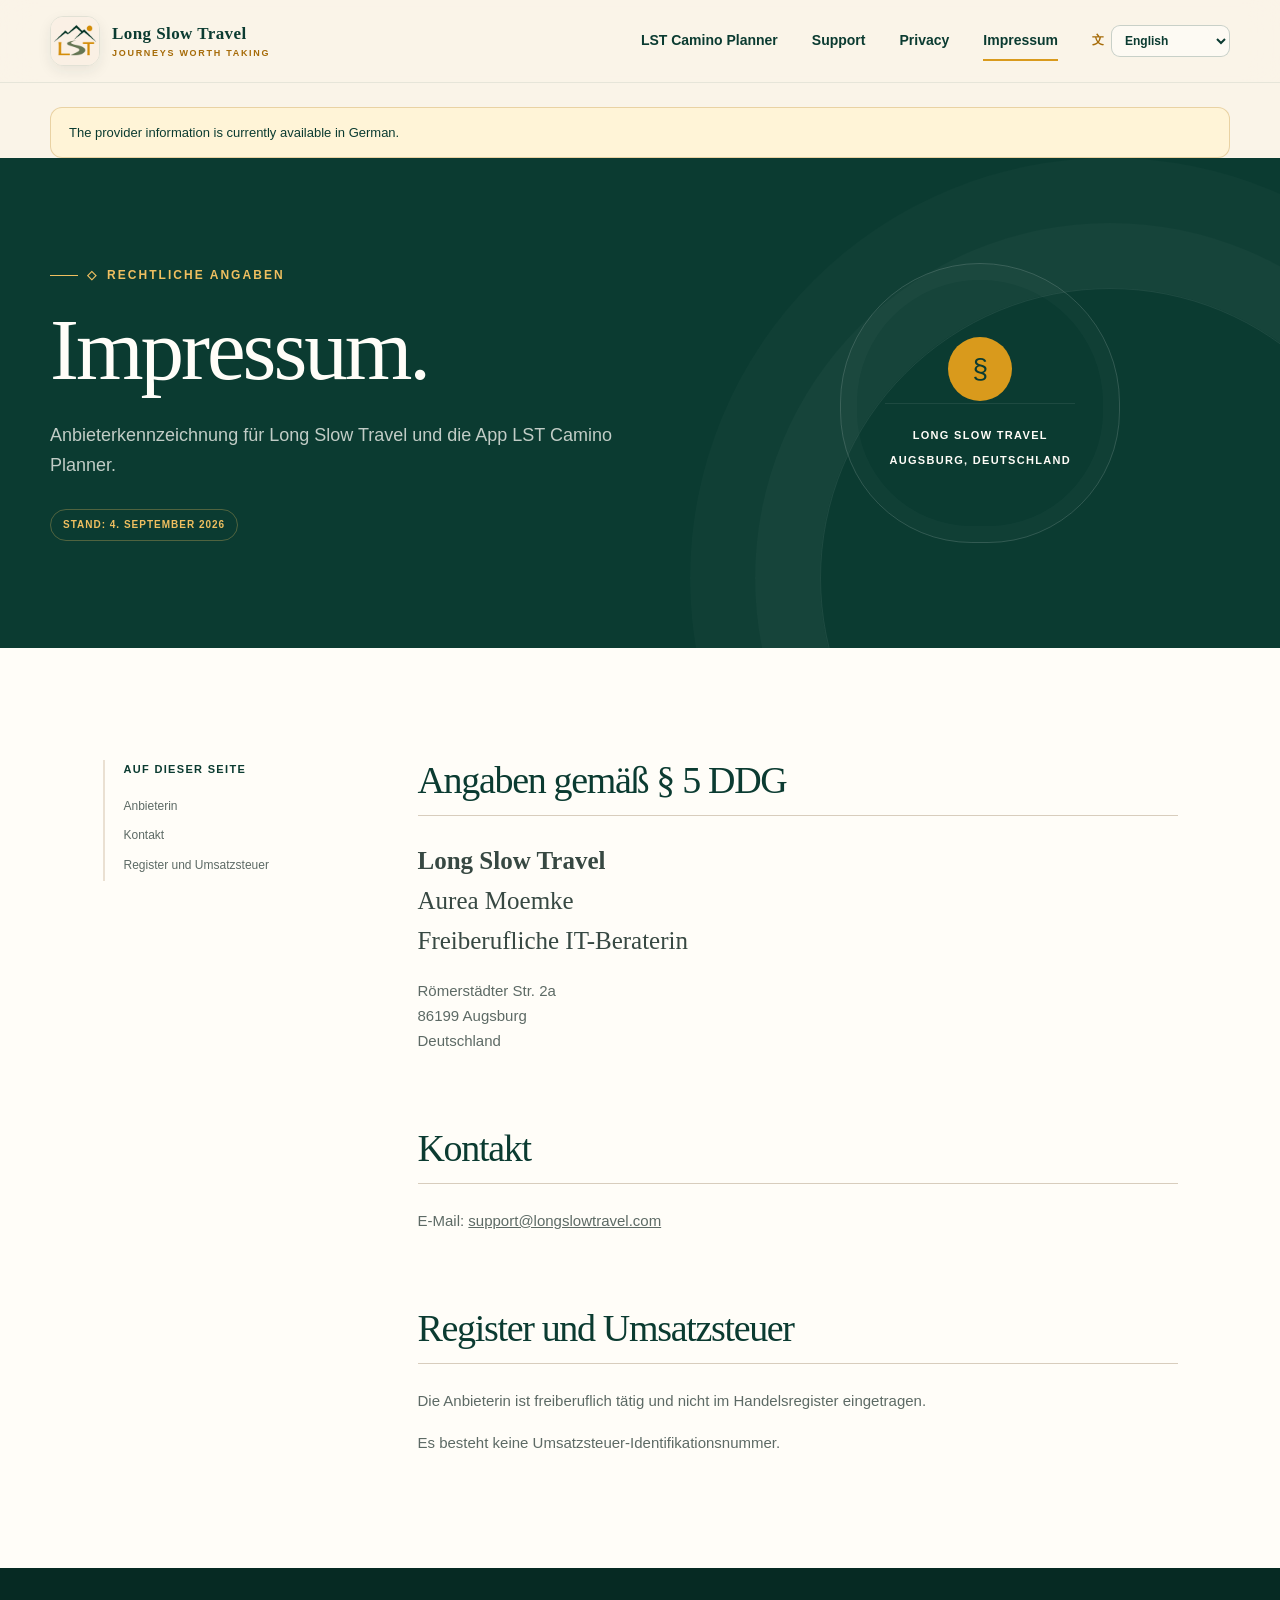
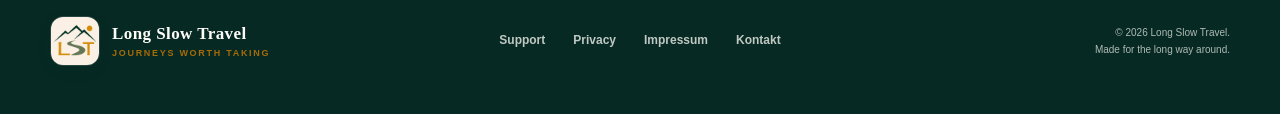
==== commit fe466711: "Clarify website release copy and document legal review gaps" ====
--- a/imprint/index.html
+++ b/imprint/index.html
@@ -23,14 +23,14 @@
 
   <main id="main-content">
     <div class="language-notice shell" data-language-notice hidden></div>
-    <section class="page-hero privacy-hero" data-no-translate>
+    <section class="page-hero privacy-hero" data-no-translate lang="de">
       <div class="shell page-hero-grid">
         <div><div class="eyebrow light"><span aria-hidden="true">◇</span> Rechtliche Angaben</div><h1>Impressum.</h1><p>Anbieterkennzeichnung für Long Slow Travel und die App LST Camino Planner.</p><span class="policy-date">Stand: 4. September 2026</span></div>
         <div class="privacy-crest" aria-hidden="true"><span>§</span><i></i><b>Long Slow Travel</b><b>Augsburg, Deutschland</b></div>
       </div>
     </section>
 
-    <section class="section policy-section" data-no-translate>
+    <section class="section policy-section" data-no-translate lang="de">
       <div class="shell policy-layout">
         <aside class="policy-nav" aria-label="Inhalt des Impressums">
           <strong>Auf dieser Seite</strong>
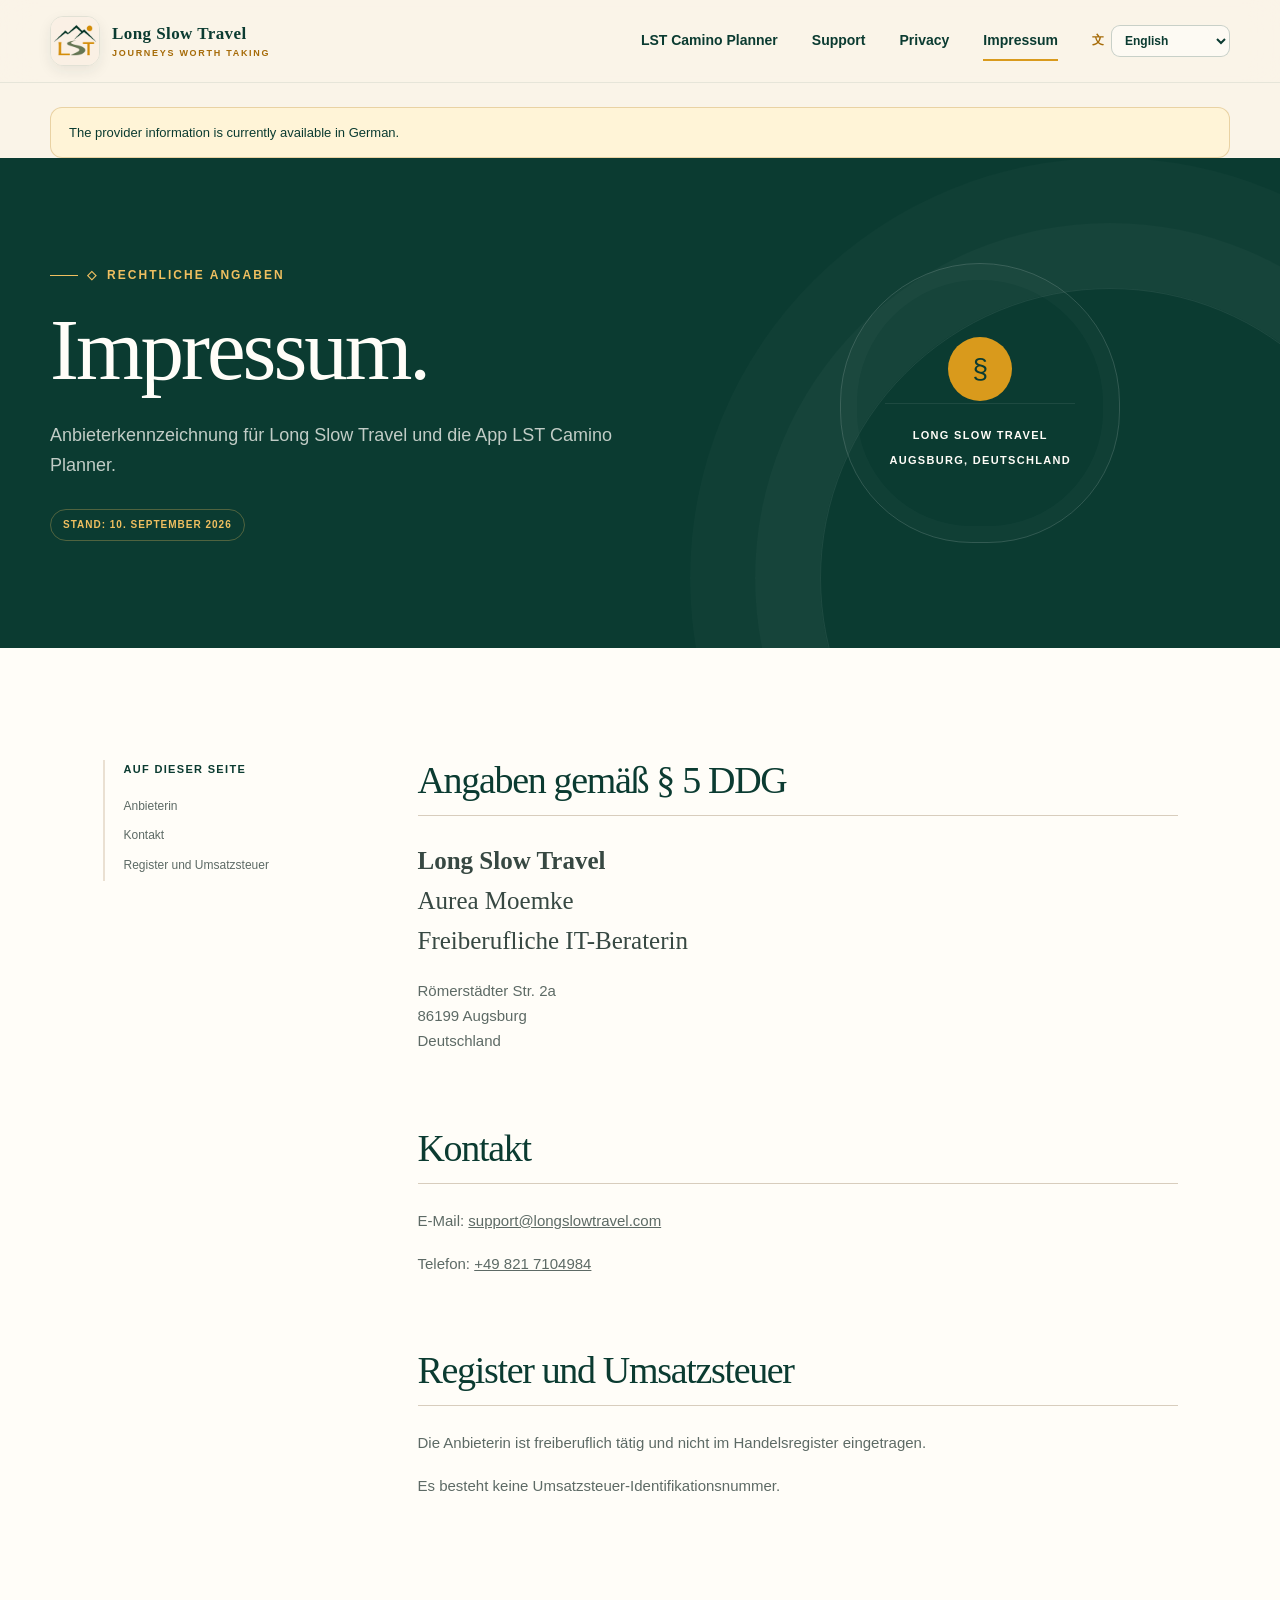
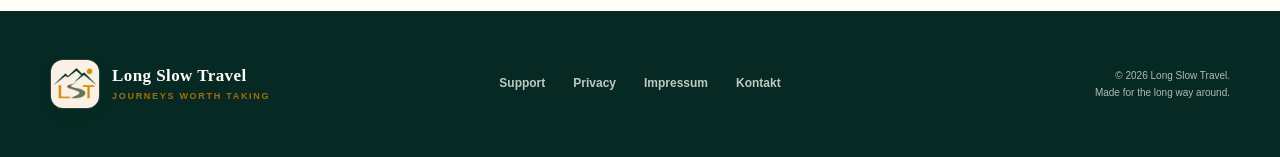
==== commit 589dcc26: "Clarify privacy disclosures and add public contact number" ====
--- a/imprint/index.html
+++ b/imprint/index.html
@@ -25,7 +25,7 @@
     <div class="language-notice shell" data-language-notice hidden></div>
     <section class="page-hero privacy-hero" data-no-translate lang="de">
       <div class="shell page-hero-grid">
-        <div><div class="eyebrow light"><span aria-hidden="true">◇</span> Rechtliche Angaben</div><h1>Impressum.</h1><p>Anbieterkennzeichnung für Long Slow Travel und die App LST Camino Planner.</p><span class="policy-date">Stand: 4. September 2026</span></div>
+        <div><div class="eyebrow light"><span aria-hidden="true">◇</span> Rechtliche Angaben</div><h1>Impressum.</h1><p>Anbieterkennzeichnung für Long Slow Travel und die App LST Camino Planner.</p><span class="policy-date">Stand: 10. September 2026</span></div>
         <div class="privacy-crest" aria-hidden="true"><span>§</span><i></i><b>Long Slow Travel</b><b>Augsburg, Deutschland</b></div>
       </div>
     </section>
@@ -47,6 +47,7 @@
           <section id="kontakt">
             <h2>Kontakt</h2>
             <p>E-Mail: <a href="mailto:support@longslowtravel.com">support@longslowtravel.com</a></p>
+            <p>Telefon: <a href="tel:+498217104984">+49 821 7104984</a></p>
           </section>
 
           <section id="register">
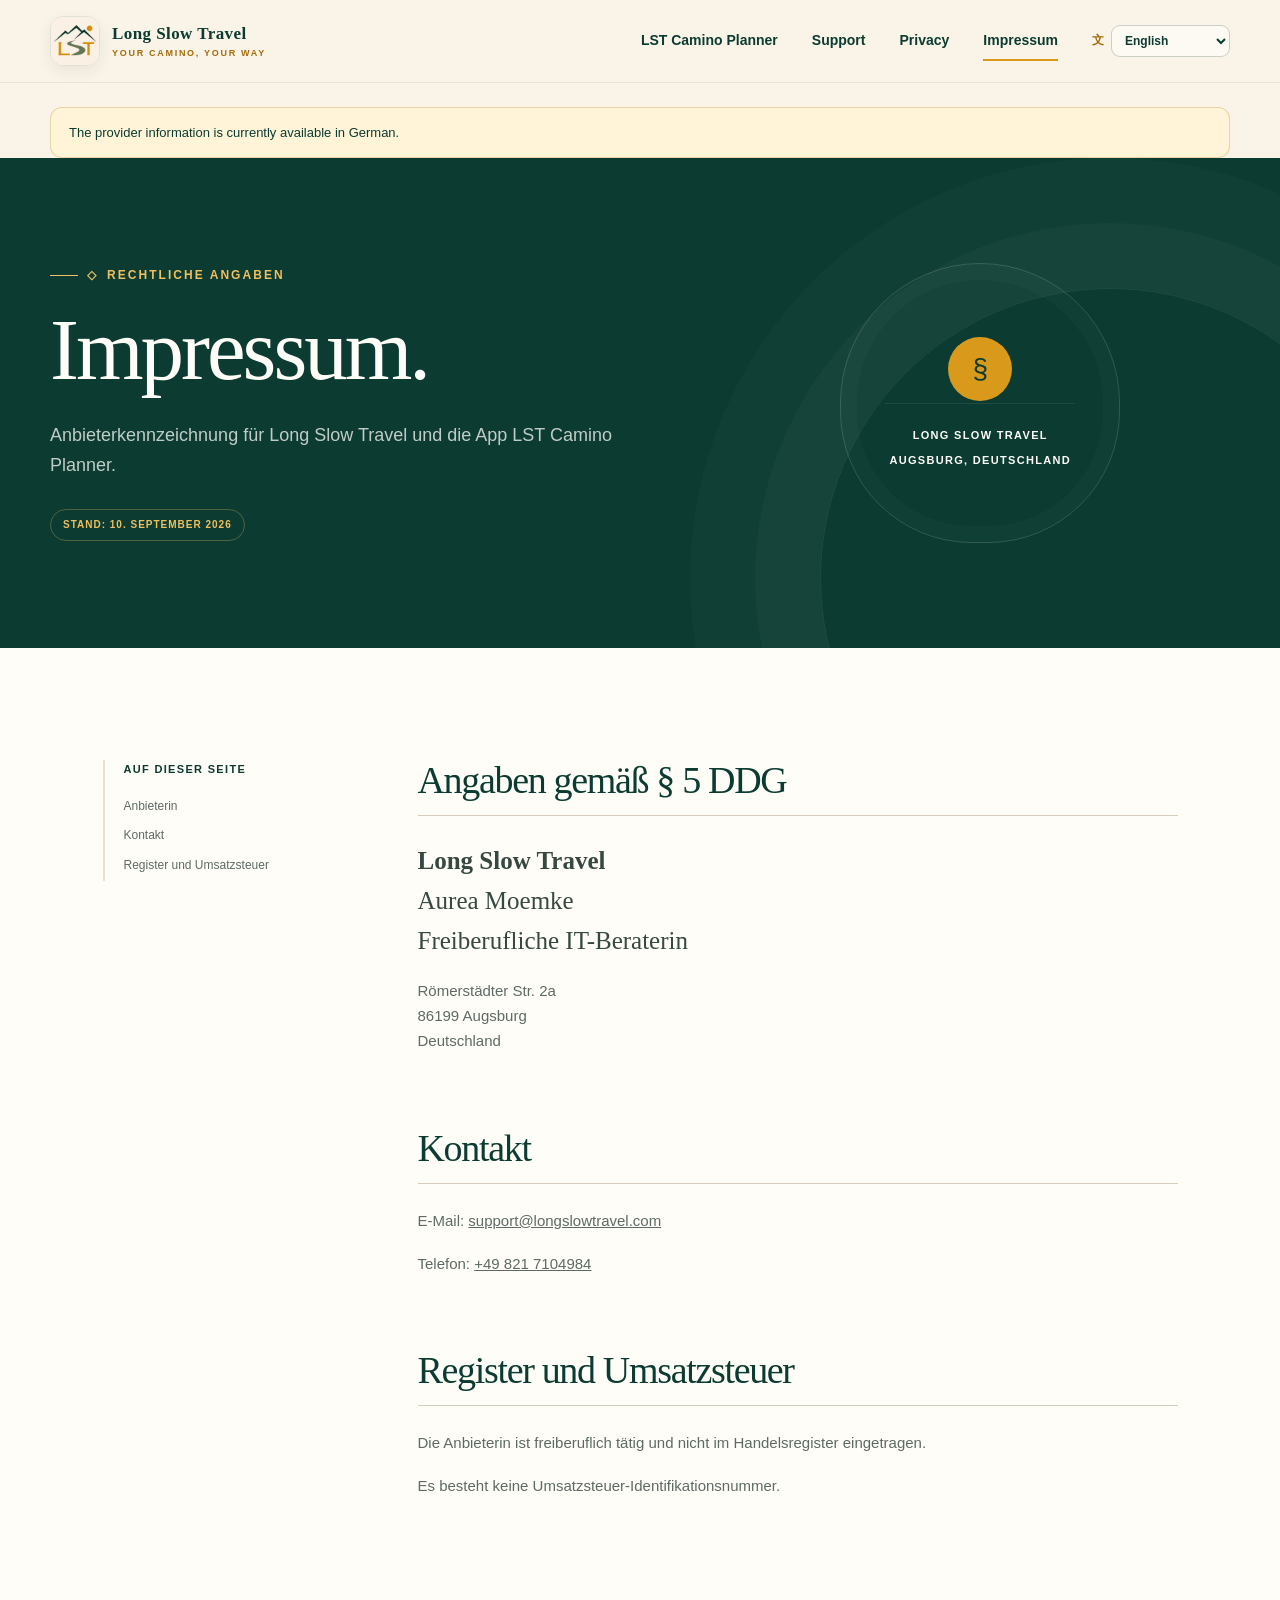
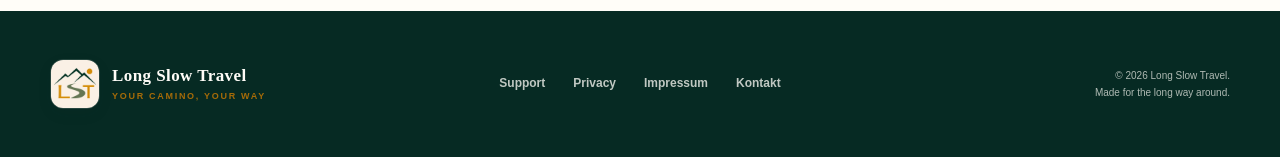
==== commit eabed6fe: "Update Camino tagline across website" ====
--- a/imprint/index.html
+++ b/imprint/index.html
@@ -15,7 +15,7 @@
   <a class="skip-link" href="#main-content">Zum Inhalt springen</a>
   <header class="site-header">
     <div class="shell header-inner">
-      <a class="brand" href="../" aria-label="Long Slow Travel Startseite"><img src="../assets/long-slow-travel-mark.png" alt="" width="52" height="52"><span class="brand-copy"><strong>Long Slow Travel</strong><span>Journeys worth taking</span></span></a>
+      <a class="brand" href="../" aria-label="Long Slow Travel Startseite"><img src="../assets/long-slow-travel-mark.png" alt="" width="52" height="52"><span class="brand-copy"><strong>Long Slow Travel</strong><span>Your Camino, Your Way</span></span></a>
       <button class="nav-toggle" type="button" aria-expanded="false" aria-controls="primary-nav"><span class="sr-only">Navigation öffnen</span><span></span><span></span><span></span></button>
       <nav id="primary-nav" class="primary-nav" aria-label="Hauptnavigation"><a href="../">LST Camino Planner</a><a href="../support/">Support</a><a href="../privacy/">Privacy</a><a href="./" aria-current="page">Impressum</a></nav>
     </div>
@@ -62,7 +62,7 @@
 
   <footer class="site-footer">
     <div class="shell footer-grid">
-      <a class="brand footer-brand" href="../" aria-label="Long Slow Travel Startseite"><img src="../assets/long-slow-travel-mark.png" alt="" width="48" height="48"><span class="brand-copy"><strong>Long Slow Travel</strong><span>Journeys worth taking</span></span></a>
+      <a class="brand footer-brand" href="../" aria-label="Long Slow Travel Startseite"><img src="../assets/long-slow-travel-mark.png" alt="" width="48" height="48"><span class="brand-copy"><strong>Long Slow Travel</strong><span>Your Camino, Your Way</span></span></a>
       <nav aria-label="Seitennavigation"><a href="../support/">Support</a><a href="../privacy/">Privacy</a><a href="./">Impressum</a><a href="mailto:support@longslowtravel.com">Kontakt</a></nav>
       <p>© <span data-current-year>2026</span> Long Slow Travel.<br>Made for the long way around.</p>
     </div>
--- a/styles.css
+++ b/styles.css
@@ -116,6 +116,8 @@
 
 .screen-frame { position: relative; z-index: 1; display: block; overflow: hidden; background: var(--cream); border: 1px solid rgba(11, 59, 49, .08); border-radius: 43px; box-shadow: var(--shadow); }
 .screen-frame img { width: calc(100% + 10px); max-width: none; height: auto; margin: -5px; }
+.journeys-capture .screen-frame { aspect-ratio: 447 / 987; border-radius: 48px; }
+.journeys-capture .screen-frame img { position: absolute; top: -2.84%; left: -6.71%; width: calc(100% * 507 / 447); margin: 0; }
 
 .phone-bar { height: 36px; display: flex; align-items: center; justify-content: space-between; padding: 0 21px; color: var(--pine); font-size: 9px; font-weight: 800; }
 .app-screen { font-family: var(--sans); }
